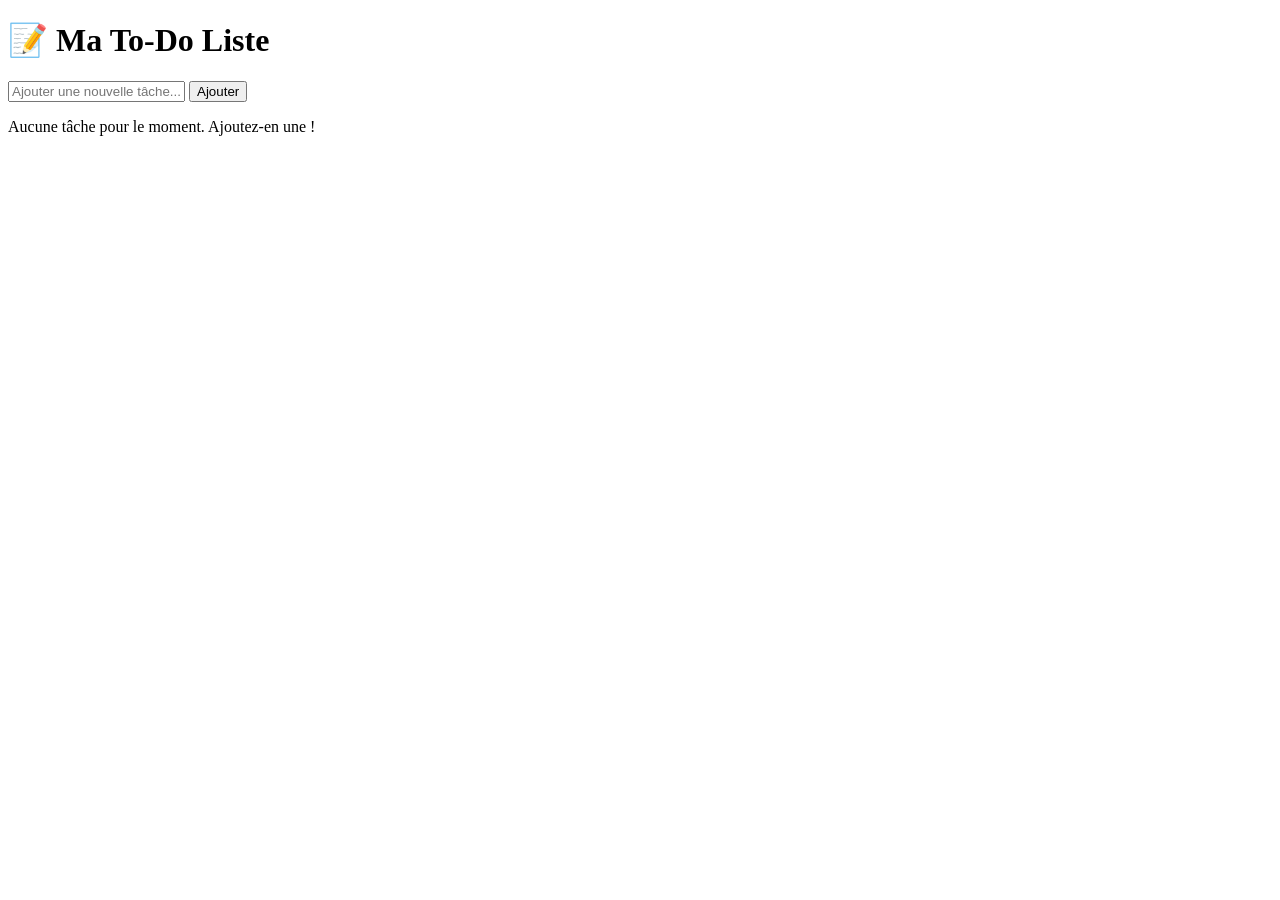
==== taskflow/index.html @ 2c32cfb9 "sprint 1" ====
<!DOCTYPE html>
<html lang="fr">
<head>
    <meta charset="UTF-8">
    <meta name="viewport" content="width=device-width, initial-scale=1.0">
    <title>TaskFlow - Ma To-Do Liste</title>

</head>
<body>

    <div class="container">
        <!-- En-tête de l'application -->
        <header>
            <h1>📝 Ma To-Do Liste</h1>
        </header>

        <!-- Formulaire pour ajouter une tâche (US01) -->
        <form id="task-form">
            <input 
                type="text" 
                id="task-input" 
                placeholder="Ajouter une nouvelle tâche..." 
                required
            >
            <button type="submit" id="add-btn">Ajouter</button>
        </form>

        <!-- Compteur de tâches (US05) -->
        <p id="task-counter"></p>

        <!-- Liste des tâches -->
        <ul id="task-list">
        </ul>

        <!-- Message quand la liste est vide (US05) -->
        <p id="empty-message">Aucune tâche pour le moment. Ajoutez-en une !</p>
    </div>

    <script src="js/app.js"></script>
</body>
</html>
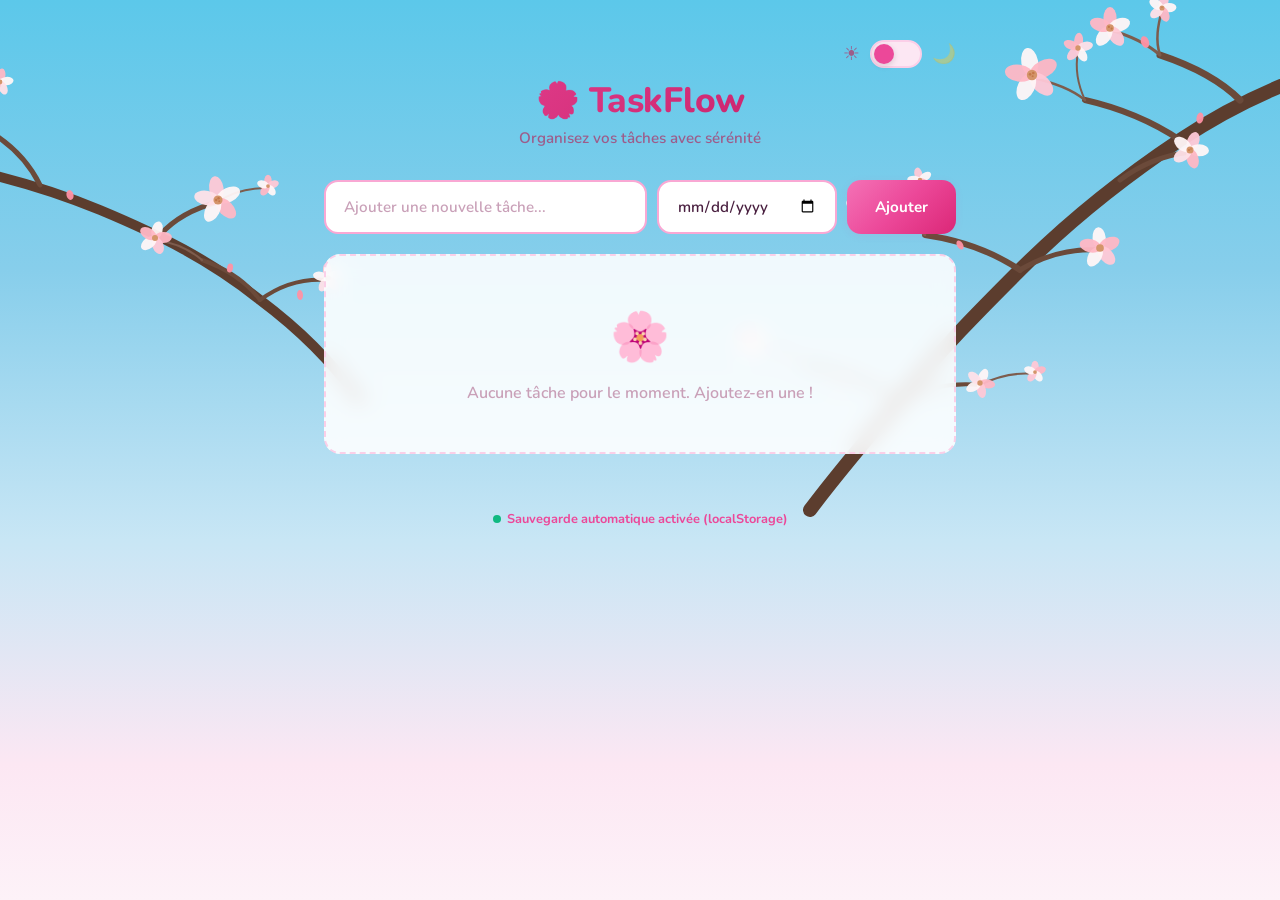
==== commit e650329f: "sprint 2" ====
--- a/taskflow/index.html
+++ b/taskflow/index.html
@@ -3,18 +3,364 @@
 <head>
     <meta charset="UTF-8">
     <meta name="viewport" content="width=device-width, initial-scale=1.0">
-    <title>TaskFlow - Ma To-Do Liste</title>
-
+    <title>TaskFlow - Ma To-Do Liste 🌸</title>
+    <link rel="stylesheet" href="css/style.css">
 </head>
 <body>
 
+    <!-- ===== SCÈNE SAKURA : Branches de cerisier en arrière-plan ===== -->
+    <div class="sakura-scene">
+        <svg xmlns="http://www.w3.org/2000/svg" viewBox="0 0 1440 900" preserveAspectRatio="xMidYMin slice">
+
+            <!-- ===== BRANCHE DROITE (principale) ===== -->
+            <g class="branch-group-right">
+                <!-- Tronc principal -->
+                <path class="branch-main" stroke-width="14"
+                    d="M1440,60 C1380,75 1320,100 1260,140 C1200,180 1150,220 1100,270 C1060,310 1020,350 980,400 C950,435 920,470 890,510"/>
+
+                <!-- Branches secondaires -->
+                <path class="branch-sub" stroke-width="7"
+                    d="M1320,100 C1300,80 1270,65 1240,55"/>
+                <path class="branch-sub" stroke-width="6"
+                    d="M1260,140 C1230,120 1200,108 1165,100"/>
+                <path class="branch-sub" stroke-width="5"
+                    d="M1200,180 C1220,165 1245,155 1270,152"/>
+                <path class="branch-sub" stroke-width="6"
+                    d="M1100,270 C1070,250 1040,240 1005,235"/>
+                <path class="branch-sub" stroke-width="5"
+                    d="M1100,270 C1125,255 1150,248 1180,250"/>
+                <path class="branch-sub" stroke-width="5"
+                    d="M980,400 C950,380 920,370 885,365"/>
+                <path class="branch-sub" stroke-width="4"
+                    d="M980,400 C1005,388 1030,382 1060,385"/>
+
+                <!-- Brindilles -->
+                <path class="branch-twig" stroke-width="3"
+                    d="M1240,55 C1225,42 1208,35 1190,30"/>
+                <path class="branch-twig" stroke-width="2.5"
+                    d="M1240,55 C1235,40 1238,25 1242,10"/>
+                <path class="branch-twig" stroke-width="2.5"
+                    d="M1165,100 C1150,88 1132,82 1112,78"/>
+                <path class="branch-twig" stroke-width="2"
+                    d="M1165,100 C1158,85 1155,68 1158,52"/>
+                <path class="branch-twig" stroke-width="2.5"
+                    d="M1005,235 C988,222 968,216 948,214"/>
+                <path class="branch-twig" stroke-width="2"
+                    d="M1005,235 C998,218 996,200 1000,182"/>
+                <path class="branch-twig" stroke-width="2"
+                    d="M885,365 C870,352 852,346 832,344"/>
+                <path class="branch-twig" stroke-width="2"
+                    d="M1060,385 C1078,376 1095,372 1115,374"/>
+
+                <!-- ===== FLEURS sur branche droite ===== -->
+
+                <!-- Fleur 1 — bout de branche haute -->
+                <g class="flower-group" transform="translate(1190,28) scale(1.1)">
+                    <ellipse class="flower-petal" rx="6" ry="10" transform="rotate(0) translate(0,-9)" fill="var(--flower-pink-1)"/>
+                    <ellipse class="flower-petal" rx="6" ry="10" transform="rotate(72) translate(0,-9)" fill="var(--flower-white)"/>
+                    <ellipse class="flower-petal" rx="6" ry="10" transform="rotate(144) translate(0,-9)" fill="var(--flower-pink-2)"/>
+                    <ellipse class="flower-petal" rx="6" ry="10" transform="rotate(216) translate(0,-9)" fill="var(--flower-white)"/>
+                    <ellipse class="flower-petal" rx="6" ry="10" transform="rotate(288) translate(0,-9)" fill="var(--flower-pink-1)"/>
+                    <circle class="flower-center" r="3.5"/>
+                    <circle class="flower-center-dot" r="1" cx="-1" cy="-1"/>
+                    <circle class="flower-center-dot" r="1" cx="1.5" cy="0.5"/>
+                </g>
+
+                <!-- Fleur 2 -->
+                <g class="flower-group" transform="translate(1242,8) scale(0.85)">
+                    <ellipse class="flower-petal" rx="5.5" ry="9" transform="rotate(15) translate(0,-8)" fill="var(--flower-pink-2)"/>
+                    <ellipse class="flower-petal" rx="5.5" ry="9" transform="rotate(87) translate(0,-8)" fill="var(--flower-white)"/>
+                    <ellipse class="flower-petal" rx="5.5" ry="9" transform="rotate(159) translate(0,-8)" fill="var(--flower-pink-1)"/>
+                    <ellipse class="flower-petal" rx="5.5" ry="9" transform="rotate(231) translate(0,-8)" fill="var(--flower-pink-3)"/>
+                    <ellipse class="flower-petal" rx="5.5" ry="9" transform="rotate(303) translate(0,-8)" fill="var(--flower-white)"/>
+                    <circle class="flower-center" r="3"/>
+                    <circle class="flower-center-dot" r="0.8" cx="0" cy="-1"/>
+                </g>
+
+                <!-- Fleur 3 — grande -->
+                <g class="flower-group" transform="translate(1112,75) scale(1.3)">
+                    <ellipse class="flower-petal" rx="6.5" ry="11" transform="rotate(-10) translate(0,-10)" fill="var(--flower-white)"/>
+                    <ellipse class="flower-petal" rx="6.5" ry="11" transform="rotate(62) translate(0,-10)" fill="var(--flower-pink-1)"/>
+                    <ellipse class="flower-petal" rx="6.5" ry="11" transform="rotate(134) translate(0,-10)" fill="var(--flower-pink-2)"/>
+                    <ellipse class="flower-petal" rx="6.5" ry="11" transform="rotate(206) translate(0,-10)" fill="var(--flower-white)"/>
+                    <ellipse class="flower-petal" rx="6.5" ry="11" transform="rotate(278) translate(0,-10)" fill="var(--flower-pink-1)"/>
+                    <circle class="flower-center" r="4"/>
+                    <circle class="flower-center-dot" r="1" cx="-1.5" cy="-0.5"/>
+                    <circle class="flower-center-dot" r="1" cx="1" cy="-1.5"/>
+                    <circle class="flower-center-dot" r="0.8" cx="0.5" cy="1"/>
+                </g>
+
+                <!-- Fleur 4 -->
+                <g class="flower-group" transform="translate(1158,48) scale(0.9)">
+                    <ellipse class="flower-petal" rx="5" ry="9" transform="rotate(5) translate(0,-8)" fill="var(--flower-pink-1)"/>
+                    <ellipse class="flower-petal" rx="5" ry="9" transform="rotate(77) translate(0,-8)" fill="var(--flower-pink-3)"/>
+                    <ellipse class="flower-petal" rx="5" ry="9" transform="rotate(149) translate(0,-8)" fill="var(--flower-white)"/>
+                    <ellipse class="flower-petal" rx="5" ry="9" transform="rotate(221) translate(0,-8)" fill="var(--flower-pink-2)"/>
+                    <ellipse class="flower-petal" rx="5" ry="9" transform="rotate(293) translate(0,-8)" fill="var(--flower-pink-1)"/>
+                    <circle class="flower-center" r="3"/>
+                </g>
+
+                <!-- Fleur 5 -->
+                <g class="flower-group" transform="translate(1270,150) scale(1.0)">
+                    <ellipse class="flower-petal" rx="6" ry="10" transform="rotate(20) translate(0,-9)" fill="var(--flower-pink-2)"/>
+                    <ellipse class="flower-petal" rx="6" ry="10" transform="rotate(92) translate(0,-9)" fill="var(--flower-white)"/>
+                    <ellipse class="flower-petal" rx="6" ry="10" transform="rotate(164) translate(0,-9)" fill="var(--flower-pink-1)"/>
+                    <ellipse class="flower-petal" rx="6" ry="10" transform="rotate(236) translate(0,-9)" fill="var(--flower-pink-3)"/>
+                    <ellipse class="flower-petal" rx="6" ry="10" transform="rotate(308) translate(0,-9)" fill="var(--flower-white)"/>
+                    <circle class="flower-center" r="3.5"/>
+                    <circle class="flower-center-dot" r="1" cx="-1" cy="0"/>
+                    <circle class="flower-center-dot" r="0.8" cx="1" cy="-1"/>
+                </g>
+
+                <!-- Fleur 6 -->
+                <g class="flower-group" transform="translate(1180,248) scale(1.1)">
+                    <ellipse class="flower-petal" rx="6" ry="10" transform="rotate(-5) translate(0,-9)" fill="var(--flower-white)"/>
+                    <ellipse class="flower-petal" rx="6" ry="10" transform="rotate(67) translate(0,-9)" fill="var(--flower-pink-1)"/>
+                    <ellipse class="flower-petal" rx="6" ry="10" transform="rotate(139) translate(0,-9)" fill="var(--flower-pink-2)"/>
+                    <ellipse class="flower-petal" rx="6" ry="10" transform="rotate(211) translate(0,-9)" fill="var(--flower-white)"/>
+                    <ellipse class="flower-petal" rx="6" ry="10" transform="rotate(283) translate(0,-9)" fill="var(--flower-pink-1)"/>
+                    <circle class="flower-center" r="3.5"/>
+                </g>
+
+                <!-- Fleur 7 -->
+                <g class="flower-group" transform="translate(948,212) scale(1.2)">
+                    <ellipse class="flower-petal" rx="6" ry="10.5" transform="rotate(10) translate(0,-9.5)" fill="var(--flower-pink-1)"/>
+                    <ellipse class="flower-petal" rx="6" ry="10.5" transform="rotate(82) translate(0,-9.5)" fill="var(--flower-white)"/>
+                    <ellipse class="flower-petal" rx="6" ry="10.5" transform="rotate(154) translate(0,-9.5)" fill="var(--flower-pink-3)"/>
+                    <ellipse class="flower-petal" rx="6" ry="10.5" transform="rotate(226) translate(0,-9.5)" fill="var(--flower-pink-2)"/>
+                    <ellipse class="flower-petal" rx="6" ry="10.5" transform="rotate(298) translate(0,-9.5)" fill="var(--flower-white)"/>
+                    <circle class="flower-center" r="3.8"/>
+                    <circle class="flower-center-dot" r="1" cx="-1" cy="-1"/>
+                    <circle class="flower-center-dot" r="1" cx="1.2" cy="0.5"/>
+                </g>
+
+                <!-- Fleur 8 -->
+                <g class="flower-group" transform="translate(1000,180) scale(0.8)">
+                    <ellipse class="flower-petal" rx="5" ry="8.5" transform="rotate(-15) translate(0,-7.5)" fill="var(--flower-pink-2)"/>
+                    <ellipse class="flower-petal" rx="5" ry="8.5" transform="rotate(57) translate(0,-7.5)" fill="var(--flower-white)"/>
+                    <ellipse class="flower-petal" rx="5" ry="8.5" transform="rotate(129) translate(0,-7.5)" fill="var(--flower-pink-1)"/>
+                    <ellipse class="flower-petal" rx="5" ry="8.5" transform="rotate(201) translate(0,-7.5)" fill="var(--flower-pink-3)"/>
+                    <ellipse class="flower-petal" rx="5" ry="8.5" transform="rotate(273) translate(0,-7.5)" fill="var(--flower-white)"/>
+                    <circle class="flower-center" r="2.8"/>
+                </g>
+
+                <!-- Fleur 9 — bas -->
+                <g class="flower-group" transform="translate(832,342) scale(1.0)">
+                    <ellipse class="flower-petal" rx="5.5" ry="9.5" transform="rotate(0) translate(0,-8.5)" fill="var(--flower-pink-1)"/>
+                    <ellipse class="flower-petal" rx="5.5" ry="9.5" transform="rotate(72) translate(0,-8.5)" fill="var(--flower-white)"/>
+                    <ellipse class="flower-petal" rx="5.5" ry="9.5" transform="rotate(144) translate(0,-8.5)" fill="var(--flower-pink-2)"/>
+                    <ellipse class="flower-petal" rx="5.5" ry="9.5" transform="rotate(216) translate(0,-8.5)" fill="var(--flower-white)"/>
+                    <ellipse class="flower-petal" rx="5.5" ry="9.5" transform="rotate(288) translate(0,-8.5)" fill="var(--flower-pink-1)"/>
+                    <circle class="flower-center" r="3.2"/>
+                </g>
+
+                <!-- Fleur 10 -->
+                <g class="flower-group" transform="translate(1060,383) scale(0.9)">
+                    <ellipse class="flower-petal" rx="5" ry="9" transform="rotate(25) translate(0,-8)" fill="var(--flower-white)"/>
+                    <ellipse class="flower-petal" rx="5" ry="9" transform="rotate(97) translate(0,-8)" fill="var(--flower-pink-1)"/>
+                    <ellipse class="flower-petal" rx="5" ry="9" transform="rotate(169) translate(0,-8)" fill="var(--flower-pink-2)"/>
+                    <ellipse class="flower-petal" rx="5" ry="9" transform="rotate(241) translate(0,-8)" fill="var(--flower-white)"/>
+                    <ellipse class="flower-petal" rx="5" ry="9" transform="rotate(313) translate(0,-8)" fill="var(--flower-pink-3)"/>
+                    <circle class="flower-center" r="3"/>
+                </g>
+
+                <!-- Fleur 11 -->
+                <g class="flower-group" transform="translate(1115,372) scale(0.75)">
+                    <ellipse class="flower-petal" rx="5" ry="8" transform="rotate(0) translate(0,-7)" fill="var(--flower-pink-2)"/>
+                    <ellipse class="flower-petal" rx="5" ry="8" transform="rotate(72) translate(0,-7)" fill="var(--flower-pink-1)"/>
+                    <ellipse class="flower-petal" rx="5" ry="8" transform="rotate(144) translate(0,-7)" fill="var(--flower-white)"/>
+                    <ellipse class="flower-petal" rx="5" ry="8" transform="rotate(216) translate(0,-7)" fill="var(--flower-pink-2)"/>
+                    <ellipse class="flower-petal" rx="5" ry="8" transform="rotate(288) translate(0,-7)" fill="var(--flower-white)"/>
+                    <circle class="flower-center" r="2.5"/>
+                </g>
+
+                <!-- Boutons de fleur (bourgeons) -->
+                <ellipse class="bud" cx="1225" cy="42" rx="4" ry="6" transform="rotate(-20, 1225, 42)"/>
+                <ellipse class="bud" cx="1280" cy="118" rx="3.5" ry="5.5" transform="rotate(10, 1280, 118)"/>
+                <ellipse class="bud" cx="1040" cy="245" rx="3" ry="5" transform="rotate(-30, 1040, 245)"/>
+                <ellipse class="bud" cx="920" cy="385" rx="3.5" ry="5" transform="rotate(15, 920, 385)"/>
+                <ellipse class="bud" cx="870" cy="355" rx="3" ry="4.5" transform="rotate(-10, 870, 355)"/>
+            </g>
+
+            <!-- ===== BRANCHE GAUCHE (plus petite) ===== -->
+            <g class="branch-group-left">
+                <!-- Tronc -->
+                <path class="branch-main" stroke-width="10"
+                    d="M0,160 C60,170 120,185 180,210 C240,235 290,260 340,300 C380,330 410,360 440,400"/>
+
+                <!-- Branches secondaires -->
+                <path class="branch-sub" stroke-width="5"
+                    d="M120,185 C110,165 95,148 75,135"/>
+                <path class="branch-sub" stroke-width="5"
+                    d="M240,235 C255,218 275,208 298,202"/>
+                <path class="branch-sub" stroke-width="4"
+                    d="M340,300 C325,280 305,268 282,260"/>
+                <path class="branch-sub" stroke-width="4"
+                    d="M340,300 C360,285 382,278 408,280"/>
+
+                <!-- Brindilles -->
+                <path class="branch-twig" stroke-width="2.5"
+                    d="M75,135 C62,120 48,112 30,108"/>
+                <path class="branch-twig" stroke-width="2"
+                    d="M75,135 C72,118 74,100 80,85"/>
+                <path class="branch-twig" stroke-width="2"
+                    d="M298,202 C312,192 328,188 348,188"/>
+                <path class="branch-twig" stroke-width="2"
+                    d="M282,260 C268,248 252,242 235,240"/>
+
+                <!-- Fleurs sur branche gauche -->
+
+                <!-- Fleur G1 -->
+                <g class="flower-group" transform="translate(30,106) scale(1.0)">
+                    <ellipse class="flower-petal" rx="5.5" ry="9.5" transform="rotate(0) translate(0,-8.5)" fill="var(--flower-white)"/>
+                    <ellipse class="flower-petal" rx="5.5" ry="9.5" transform="rotate(72) translate(0,-8.5)" fill="var(--flower-pink-1)"/>
+                    <ellipse class="flower-petal" rx="5.5" ry="9.5" transform="rotate(144) translate(0,-8.5)" fill="var(--flower-pink-2)"/>
+                    <ellipse class="flower-petal" rx="5.5" ry="9.5" transform="rotate(216) translate(0,-8.5)" fill="var(--flower-white)"/>
+                    <ellipse class="flower-petal" rx="5.5" ry="9.5" transform="rotate(288) translate(0,-8.5)" fill="var(--flower-pink-1)"/>
+                    <circle class="flower-center" r="3.2"/>
+                    <circle class="flower-center-dot" r="0.9" cx="-1" cy="-0.5"/>
+                    <circle class="flower-center-dot" r="0.9" cx="1" cy="0.5"/>
+                </g>
+
+                <!-- Fleur G2 -->
+                <g class="flower-group" transform="translate(80,82) scale(0.85)">
+                    <ellipse class="flower-petal" rx="5" ry="8.5" transform="rotate(10) translate(0,-7.5)" fill="var(--flower-pink-1)"/>
+                    <ellipse class="flower-petal" rx="5" ry="8.5" transform="rotate(82) translate(0,-7.5)" fill="var(--flower-white)"/>
+                    <ellipse class="flower-petal" rx="5" ry="8.5" transform="rotate(154) translate(0,-7.5)" fill="var(--flower-pink-3)"/>
+                    <ellipse class="flower-petal" rx="5" ry="8.5" transform="rotate(226) translate(0,-7.5)" fill="var(--flower-pink-2)"/>
+                    <ellipse class="flower-petal" rx="5" ry="8.5" transform="rotate(298) translate(0,-7.5)" fill="var(--flower-white)"/>
+                    <circle class="flower-center" r="2.8"/>
+                </g>
+
+                <!-- Fleur G3 — grande -->
+                <g class="flower-group" transform="translate(298,200) scale(1.2)">
+                    <ellipse class="flower-petal" rx="6" ry="10.5" transform="rotate(-8) translate(0,-9.5)" fill="var(--flower-pink-2)"/>
+                    <ellipse class="flower-petal" rx="6" ry="10.5" transform="rotate(64) translate(0,-9.5)" fill="var(--flower-white)"/>
+                    <ellipse class="flower-petal" rx="6" ry="10.5" transform="rotate(136) translate(0,-9.5)" fill="var(--flower-pink-1)"/>
+                    <ellipse class="flower-petal" rx="6" ry="10.5" transform="rotate(208) translate(0,-9.5)" fill="var(--flower-white)"/>
+                    <ellipse class="flower-petal" rx="6" ry="10.5" transform="rotate(280) translate(0,-9.5)" fill="var(--flower-pink-3)"/>
+                    <circle class="flower-center" r="3.8"/>
+                    <circle class="flower-center-dot" r="1" cx="-1.5" cy="0"/>
+                    <circle class="flower-center-dot" r="1" cx="0.5" cy="-1.5"/>
+                    <circle class="flower-center-dot" r="0.8" cx="1" cy="1"/>
+                </g>
+
+                <!-- Fleur G4 -->
+                <g class="flower-group" transform="translate(348,186) scale(0.75)">
+                    <ellipse class="flower-petal" rx="5" ry="8" transform="rotate(0) translate(0,-7)" fill="var(--flower-pink-1)"/>
+                    <ellipse class="flower-petal" rx="5" ry="8" transform="rotate(72) translate(0,-7)" fill="var(--flower-pink-2)"/>
+                    <ellipse class="flower-petal" rx="5" ry="8" transform="rotate(144) translate(0,-7)" fill="var(--flower-white)"/>
+                    <ellipse class="flower-petal" rx="5" ry="8" transform="rotate(216) translate(0,-7)" fill="var(--flower-pink-1)"/>
+                    <ellipse class="flower-petal" rx="5" ry="8" transform="rotate(288) translate(0,-7)" fill="var(--flower-white)"/>
+                    <circle class="flower-center" r="2.5"/>
+                </g>
+
+                <!-- Fleur G5 -->
+                <g class="flower-group" transform="translate(235,238) scale(1.0)">
+                    <ellipse class="flower-petal" rx="5.5" ry="9" transform="rotate(15) translate(0,-8)" fill="var(--flower-white)"/>
+                    <ellipse class="flower-petal" rx="5.5" ry="9" transform="rotate(87) translate(0,-8)" fill="var(--flower-pink-1)"/>
+                    <ellipse class="flower-petal" rx="5.5" ry="9" transform="rotate(159) translate(0,-8)" fill="var(--flower-pink-2)"/>
+                    <ellipse class="flower-petal" rx="5.5" ry="9" transform="rotate(231) translate(0,-8)" fill="var(--flower-white)"/>
+                    <ellipse class="flower-petal" rx="5.5" ry="9" transform="rotate(303) translate(0,-8)" fill="var(--flower-pink-1)"/>
+                    <circle class="flower-center" r="3"/>
+                </g>
+
+                <!-- Fleur G6 -->
+                <g class="flower-group" transform="translate(408,278) scale(0.9)">
+                    <ellipse class="flower-petal" rx="5" ry="9" transform="rotate(-5) translate(0,-8)" fill="var(--flower-pink-2)"/>
+                    <ellipse class="flower-petal" rx="5" ry="9" transform="rotate(67) translate(0,-8)" fill="var(--flower-white)"/>
+                    <ellipse class="flower-petal" rx="5" ry="9" transform="rotate(139) translate(0,-8)" fill="var(--flower-pink-1)"/>
+                    <ellipse class="flower-petal" rx="5" ry="9" transform="rotate(211) translate(0,-8)" fill="var(--flower-pink-3)"/>
+                    <ellipse class="flower-petal" rx="5" ry="9" transform="rotate(283) translate(0,-8)" fill="var(--flower-white)"/>
+                    <circle class="flower-center" r="3"/>
+                </g>
+
+                <!-- Bourgeons branche gauche -->
+                <ellipse class="bud" cx="60" cy="125" rx="3" ry="5" transform="rotate(20, 60, 125)"/>
+                <ellipse class="bud" cx="150" cy="195" rx="3.5" ry="5" transform="rotate(-15, 150, 195)"/>
+                <ellipse class="bud" cx="310" cy="268" rx="3" ry="4.5" transform="rotate(10, 310, 268)"/>
+                <ellipse class="bud" cx="380" cy="295" rx="3" ry="5" transform="rotate(-5, 380, 295)"/>
+            </g>
+
+        </svg>
+    </div>
+
+    <!-- ===== PÉTALES QUI TOMBENT ===== -->
+    <div class="falling-petals">
+        <!-- Pétales individuels — 25 pétales avec 3 variantes d'animation et 4 tailles -->
+        <div class="petal fall-1 size-md"><div class="petal-shape"></div></div>
+        <div class="petal fall-2 size-lg"><div class="petal-shape"></div></div>
+        <div class="petal fall-3 size-sm"><div class="petal-shape"></div></div>
+        <div class="petal fall-1 size-xl"><div class="petal-shape"></div></div>
+        <div class="petal fall-2 size-md"><div class="petal-shape"></div></div>
+        <div class="petal fall-3 size-lg"><div class="petal-shape"></div></div>
+        <div class="petal fall-1 size-sm"><div class="petal-shape"></div></div>
+        <div class="petal fall-2 size-md"><div class="petal-shape"></div></div>
+        <div class="petal fall-3 size-xl"><div class="petal-shape"></div></div>
+        <div class="petal fall-1 size-lg"><div class="petal-shape"></div></div>
+        <div class="petal fall-2 size-sm"><div class="petal-shape"></div></div>
+        <div class="petal fall-3 size-md"><div class="petal-shape"></div></div>
+        <div class="petal fall-1 size-md"><div class="petal-shape"></div></div>
+        <div class="petal fall-2 size-lg"><div class="petal-shape"></div></div>
+        <div class="petal fall-3 size-sm"><div class="petal-shape"></div></div>
+        <div class="petal fall-1 size-xl"><div class="petal-shape"></div></div>
+        <div class="petal fall-2 size-md"><div class="petal-shape"></div></div>
+        <div class="petal fall-3 size-lg"><div class="petal-shape"></div></div>
+        <div class="petal fall-1 size-sm"><div class="petal-shape"></div></div>
+        <div class="petal fall-2 size-xl"><div class="petal-shape"></div></div>
+        <div class="petal fall-3 size-md"><div class="petal-shape"></div></div>
+        <div class="petal fall-1 size-lg"><div class="petal-shape"></div></div>
+        <div class="petal fall-2 size-sm"><div class="petal-shape"></div></div>
+        <div class="petal fall-3 size-md"><div class="petal-shape"></div></div>
+        <div class="petal fall-1 size-lg"><div class="petal-shape"></div></div>
+
+        <!-- Fleurs complètes qui tombent (3 fleurs) -->
+        <div class="petal-flower fall-flower">
+            <div class="mini-petal"></div>
+            <div class="mini-petal"></div>
+            <div class="mini-petal"></div>
+            <div class="mini-petal"></div>
+            <div class="mini-petal"></div>
+            <div class="flower-dot"></div>
+        </div>
+        <div class="petal-flower fall-flower">
+            <div class="mini-petal"></div>
+            <div class="mini-petal"></div>
+            <div class="mini-petal"></div>
+            <div class="mini-petal"></div>
+            <div class="mini-petal"></div>
+            <div class="flower-dot"></div>
+        </div>
+        <div class="petal-flower fall-flower">
+            <div class="mini-petal"></div>
+            <div class="mini-petal"></div>
+            <div class="mini-petal"></div>
+            <div class="mini-petal"></div>
+            <div class="mini-petal"></div>
+            <div class="flower-dot"></div>
+        </div>
+    </div>
+
+    <!-- ===== APPLICATION ===== -->
     <div class="container">
         <!-- En-tête de l'application -->
         <header>
-            <h1>📝 Ma To-Do Liste</h1>
+            <!-- Barre avec toggle thème (US13) -->
+            <div class="header-bar">
+                <div></div>
+                <div class="theme-toggle" id="theme-toggle" title="Changer le thème">
+                    <span class="toggle-icon" id="theme-icon">☀️</span>
+                    <div class="toggle-track">
+                        <div class="toggle-knob"></div>
+                    </div>
+                    <span class="toggle-icon" id="theme-icon-moon">🌙</span>
+                </div>
+            </div>
+            <h1>🌸 TaskFlow</h1>
+            <p class="subtitle">Organisez vos tâches avec sérénité</p>
         </header>
 
-        <!-- Formulaire pour ajouter une tâche (US01) -->
+        <!-- Formulaire pour ajouter une tâche (US01 + US06 date limite) -->
         <form id="task-form">
             <input 
                 type="text" 
@@ -22,8 +368,31 @@
                 placeholder="Ajouter une nouvelle tâche..." 
                 required
             >
+            <input 
+                type="date" 
+                id="task-deadline" 
+                title="Date limite (optionnel)"
+            >
             <button type="submit" id="add-btn">Ajouter</button>
         </form>
+
+        <!-- Section de progression (US15) -->
+        <div class="progress-section" id="progress-section" style="display: none;">
+            <div class="progress-header">
+                <h3>📊 Progression</h3>
+                <div class="progress-stats">
+                    <span>Terminées : <span class="stat-value" id="completed-count">0</span></span>
+                    <span>Restantes : <span class="stat-value" id="remaining-count">0</span></span>
+                </div>
+            </div>
+            <div class="progress-bar">
+                <div class="progress-fill" id="progress-fill" style="width: 0%;"></div>
+            </div>
+            <div class="progress-percentage" id="progress-percentage">0 %</div>
+        </div>
+
+        <!-- Rappels de deadline (US14) -->
+        <div class="reminders-section" id="reminders-section"></div>
 
         <!-- Compteur de tâches (US05) -->
         <p id="task-counter"></p>
@@ -34,7 +403,18 @@
 
         <!-- Message quand la liste est vide (US05) -->
         <p id="empty-message">Aucune tâche pour le moment. Ajoutez-en une !</p>
+
+        <!-- Footer avec indicateur de sauvegarde -->
+        <div class="footer">
+            <div class="save-indicator">
+                <span class="dot"></span>
+                Sauvegarde automatique activée (localStorage)
+            </div>
+        </div>
     </div>
+
+    <!-- Toast notification -->
+    <div class="toast" id="toast"></div>
 
     <script src="js/app.js"></script>
 </body>
--- a/taskflow/css/style.css
+++ b/taskflow/css/style.css
@@ -0,0 +1,1168 @@
+/* ============================================================
+   🌸 TASKFLOW — THÈME SAKURA (Cerisier du Japon)
+   Fond avec branches de cerisier + pétales qui tombent
+   US13 : Thème clair / sombre
+   ============================================================ */
+
+/* ===== GOOGLE FONTS ===== */
+@import url('https://fonts.googleapis.com/css2?family=Nunito:wght@400;600;700;800&display=swap');
+
+/* ===== VARIABLES — THÈME CLAIR (défaut) ===== */
+:root {
+    /* Couleurs Sakura */
+    --sakura-100: #fdf2f8;
+    --sakura-200: #fce7f3;
+    --sakura-300: #fbcfe8;
+    --sakura-400: #f9a8d4;
+    --sakura-500: #ec4899;
+    --sakura-600: #db2777;
+    --sakura-700: #be185d;
+
+    /* Ciel (bleu comme la photo) */
+    --sky-top: #5cc8ea;
+    --sky-mid: #87ceeb;
+    --sky-bottom: #c8e6f5;
+
+    /* Fond & surfaces */
+    --bg-body: linear-gradient(180deg, var(--sky-top) 0%, var(--sky-mid) 30%, var(--sky-bottom) 60%, #fce7f3 85%, #fdf2f8 100%);
+    --bg-container: rgba(255, 255, 255, 0.88);
+    --bg-card: #ffffff;
+    --bg-input: #ffffff;
+    --bg-input-focus: #fff5f7;
+
+    /* Texte */
+    --text-primary: #4a2040;
+    --text-secondary: #9d5c8a;
+    --text-muted: #c9a0b8;
+    --text-on-accent: #ffffff;
+
+    /* Bordures & ombres */
+    --border-color: #fbcfe8;
+    --border-input: #f9a8d4;
+    --shadow-sm: 0 2px 8px rgba(236, 72, 153, 0.08);
+    --shadow-md: 0 4px 20px rgba(236, 72, 153, 0.12);
+    --shadow-lg: 0 8px 40px rgba(236, 72, 153, 0.16);
+    --shadow-glow: 0 0 20px rgba(236, 72, 153, 0.2);
+
+    /* Boutons */
+    --btn-primary-bg: linear-gradient(135deg, #f472b6, #ec4899, #db2777);
+    --btn-primary-hover: linear-gradient(135deg, #ec4899, #db2777, #be185d);
+    --btn-edit-bg: linear-gradient(135deg, #a78bfa, #8b5cf6);
+    --btn-edit-hover: linear-gradient(135deg, #8b5cf6, #7c3aed);
+    --btn-delete-bg: linear-gradient(135deg, #fb7185, #f43f5e);
+    --btn-delete-hover: linear-gradient(135deg, #f43f5e, #e11d48);
+    --btn-save-bg: linear-gradient(135deg, #34d399, #10b981);
+    --btn-save-hover: linear-gradient(135deg, #10b981, #059669);
+    --btn-cancel-bg: linear-gradient(135deg, #94a3b8, #64748b);
+
+    /* Progression */
+    --progress-bg: #fce7f3;
+    --progress-fill: linear-gradient(90deg, #f9a8d4, #ec4899, #db2777);
+
+    /* Checkbox */
+    --checkbox-border: #f9a8d4;
+    --checkbox-checked: #ec4899;
+
+    /* Rappels */
+    --reminder-bg: #fffbeb;
+    --reminder-border: #f59e0b;
+    --reminder-text: #92400e;
+    --reminder-urgent-bg: #fef2f2;
+    --reminder-urgent-border: #ef4444;
+    --reminder-urgent-text: #991b1b;
+
+    /* Toggle thème */
+    --toggle-bg: #fce7f3;
+    --toggle-knob: #ec4899;
+
+    /* Animations */
+    --transition-speed: 0.3s;
+
+    /* Branches SVG */
+    --branch-main: #5C3D2E;
+    --branch-sub: #6B4A3A;
+    --branch-twig: #7D5C4D;
+    --flower-pink-1: #FFB7C5;
+    --flower-pink-2: #FFC8D6;
+    --flower-pink-3: #FFE0E8;
+    --flower-white: #FFF5F7;
+    --flower-center: #D4956A;
+    --flower-center-dot: #C4784A;
+    --flower-opacity: 0.95;
+    --bud-color: #FF91A4;
+
+    /* Pétales tombantes */
+    --petal-1: rgba(255, 183, 197, 0.9);
+    --petal-2: rgba(255, 200, 214, 0.85);
+    --petal-3: rgba(255, 224, 232, 0.8);
+    --petal-4: rgba(255, 245, 247, 0.85);
+    --petal-gradient-1: radial-gradient(ellipse at 30% 30%, #fff 0%, #ffb7c5 60%, #ff91a4 100%);
+    --petal-gradient-2: radial-gradient(ellipse at 40% 20%, #fff 0%, #ffc8d6 50%, #ffb7c5 100%);
+    --petal-gradient-3: radial-gradient(ellipse at 30% 40%, #fff8f9 0%, #ffe0e8 60%, #ffc8d6 100%);
+}
+
+/* ===== VARIABLES — THÈME SOMBRE ===== */
+[data-theme="dark"] {
+    --sky-top: #0a0a1a;
+    --sky-mid: #121230;
+    --sky-bottom: #1a1035;
+
+    --bg-body: linear-gradient(180deg, var(--sky-top) 0%, var(--sky-mid) 30%, var(--sky-bottom) 60%, #2d1326 85%, #1a0a14 100%);
+    --bg-container: rgba(45, 19, 38, 0.92);
+    --bg-card: #3b1a30;
+    --bg-input: #2d1326;
+    --bg-input-focus: #3b1a30;
+
+    --text-primary: #fce7f3;
+    --text-secondary: #f9a8d4;
+    --text-muted: #9d5c8a;
+    --text-on-accent: #ffffff;
+
+    --border-color: #5c2d4a;
+    --border-input: #7c3a60;
+    --shadow-sm: 0 2px 8px rgba(0, 0, 0, 0.3);
+    --shadow-md: 0 4px 20px rgba(0, 0, 0, 0.4);
+    --shadow-lg: 0 8px 40px rgba(0, 0, 0, 0.5);
+    --shadow-glow: 0 0 20px rgba(236, 72, 153, 0.3);
+
+    --btn-primary-bg: linear-gradient(135deg, #db2777, #be185d, #9d174d);
+    --btn-primary-hover: linear-gradient(135deg, #ec4899, #db2777, #be185d);
+    --btn-edit-bg: linear-gradient(135deg, #7c3aed, #6d28d9);
+    --btn-edit-hover: linear-gradient(135deg, #8b5cf6, #7c3aed);
+    --btn-delete-bg: linear-gradient(135deg, #e11d48, #be123c);
+    --btn-delete-hover: linear-gradient(135deg, #f43f5e, #e11d48);
+    --btn-save-bg: linear-gradient(135deg, #059669, #047857);
+    --btn-save-hover: linear-gradient(135deg, #10b981, #059669);
+    --btn-cancel-bg: linear-gradient(135deg, #475569, #334155);
+
+    --progress-bg: #3b1a30;
+    --progress-fill: linear-gradient(90deg, #db2777, #ec4899, #f472b6);
+
+    --checkbox-border: #7c3a60;
+    --checkbox-checked: #ec4899;
+
+    --reminder-bg: #451a03;
+    --reminder-border: #d97706;
+    --reminder-text: #fbbf24;
+    --reminder-urgent-bg: #450a0a;
+    --reminder-urgent-border: #dc2626;
+    --reminder-urgent-text: #fca5a5;
+
+    --toggle-bg: #5c2d4a;
+    --toggle-knob: #f472b6;
+
+    /* Branches en mode sombre — clair de lune */
+    --branch-main: #8B7065;
+    --branch-sub: #9A8075;
+    --branch-twig: #A89088;
+    --flower-pink-1: #c77d94;
+    --flower-pink-2: #d48fa3;
+    --flower-pink-3: #e0a5b5;
+    --flower-white: #e8c0cc;
+    --flower-center: #b8845e;
+    --flower-center-dot: #a06e48;
+    --flower-opacity: 0.7;
+    --bud-color: #a8606e;
+
+    /* Pétales tombantes — mode nuit */
+    --petal-1: rgba(199, 125, 148, 0.7);
+    --petal-2: rgba(212, 143, 163, 0.65);
+    --petal-3: rgba(224, 165, 181, 0.6);
+    --petal-4: rgba(232, 192, 204, 0.65);
+    --petal-gradient-1: radial-gradient(ellipse at 30% 30%, #e8c0cc 0%, #c77d94 60%, #a8606e 100%);
+    --petal-gradient-2: radial-gradient(ellipse at 40% 20%, #e0a5b5 0%, #d48fa3 50%, #c77d94 100%);
+    --petal-gradient-3: radial-gradient(ellipse at 30% 40%, #e8c0cc 0%, #e0a5b5 60%, #d48fa3 100%);
+}
+
+/* ===== RESET & BASE ===== */
+*,
+*::before,
+*::after {
+    margin: 0;
+    padding: 0;
+    box-sizing: border-box;
+}
+
+html {
+    font-size: 16px;
+    scroll-behavior: smooth;
+}
+
+body {
+    font-family: 'Nunito', 'Segoe UI', system-ui, sans-serif;
+    background: var(--bg-body);
+    color: var(--text-primary);
+    min-height: 100vh;
+    transition: background 0.6s ease, color var(--transition-speed) ease;
+    overflow-x: hidden;
+    position: relative;
+}
+
+/* ===== BRANCHES DE CERISIER (SVG fond) ===== */
+.sakura-scene {
+    position: fixed;
+    top: 0;
+    left: 0;
+    width: 100%;
+    height: 100%;
+    pointer-events: none;
+    z-index: 0;
+    overflow: hidden;
+}
+
+.sakura-scene svg {
+    width: 100%;
+    height: 100%;
+}
+
+.sakura-scene .branch-main {
+    stroke: var(--branch-main);
+    fill: none;
+    stroke-linecap: round;
+    stroke-linejoin: round;
+    transition: stroke 0.6s ease;
+}
+
+.sakura-scene .branch-sub {
+    stroke: var(--branch-sub);
+    fill: none;
+    stroke-linecap: round;
+    stroke-linejoin: round;
+    transition: stroke 0.6s ease;
+}
+
+.sakura-scene .branch-twig {
+    stroke: var(--branch-twig);
+    fill: none;
+    stroke-linecap: round;
+    stroke-linejoin: round;
+    transition: stroke 0.6s ease;
+}
+
+/* Fleurs SVG sur les branches */
+.sakura-scene .flower-petal {
+    transition: fill 0.6s ease, opacity 0.6s ease;
+    opacity: var(--flower-opacity);
+}
+
+.sakura-scene .flower-center {
+    fill: var(--flower-center);
+    transition: fill 0.6s ease;
+}
+
+.sakura-scene .flower-center-dot {
+    fill: var(--flower-center-dot);
+    transition: fill 0.6s ease;
+}
+
+.sakura-scene .bud {
+    fill: var(--bud-color);
+    transition: fill 0.6s ease;
+    opacity: var(--flower-opacity);
+}
+
+/* Animation subtile de balancement des branches */
+.sakura-scene .branch-group-right {
+    transform-origin: 100% 0%;
+    animation: branchSway 8s ease-in-out infinite;
+}
+
+.sakura-scene .branch-group-left {
+    transform-origin: 0% 0%;
+    animation: branchSway 10s ease-in-out infinite reverse;
+}
+
+@keyframes branchSway {
+    0%, 100% { transform: rotate(0deg); }
+    50% { transform: rotate(0.5deg); }
+}
+
+/* Fleurs qui tremblent légèrement */
+.sakura-scene .flower-group {
+    animation: flowerTremble 3s ease-in-out infinite;
+}
+
+.sakura-scene .flower-group:nth-child(even) {
+    animation-delay: -1.5s;
+    animation-duration: 3.5s;
+}
+
+@keyframes flowerTremble {
+    0%, 100% { transform: translate(0, 0) rotate(0deg); }
+    25% { transform: translate(0.5px, -0.5px) rotate(0.5deg); }
+    75% { transform: translate(-0.5px, 0.5px) rotate(-0.5deg); }
+}
+
+/* ===== PÉTALES DE CERISIER QUI TOMBENT ===== */
+.falling-petals {
+    position: fixed;
+    top: 0;
+    left: 0;
+    width: 100%;
+    height: 100%;
+    pointer-events: none;
+    z-index: 1;
+    overflow: hidden;
+    perspective: 1000px;
+}
+
+/* Forme de pétale réaliste */
+.petal {
+    position: absolute;
+    top: -30px;
+    opacity: 0;
+    transform-style: preserve-3d;
+}
+
+/* Pétale individuel — forme ovale avec pointe */
+.petal-shape {
+    border-radius: 80% 0 55% 50% / 55% 0 80% 50%;
+    box-shadow: inset 0 -2px 4px rgba(255, 145, 164, 0.3),
+                0 1px 3px rgba(0, 0, 0, 0.05);
+    position: relative;
+}
+
+/* Nervure centrale du pétale */
+.petal-shape::after {
+    content: '';
+    position: absolute;
+    top: 30%;
+    left: 45%;
+    width: 1px;
+    height: 45%;
+    background: rgba(255, 145, 164, 0.25);
+    border-radius: 1px;
+    transform: rotate(-5deg);
+}
+
+/* Variantes de taille et couleur */
+.petal.size-sm .petal-shape { width: 10px; height: 13px; background: var(--petal-gradient-3); }
+.petal.size-md .petal-shape { width: 14px; height: 18px; background: var(--petal-gradient-1); }
+.petal.size-lg .petal-shape { width: 18px; height: 22px; background: var(--petal-gradient-2); }
+.petal.size-xl .petal-shape { width: 22px; height: 26px; background: var(--petal-gradient-1); }
+
+/* Fleur complète qui tombe (5 pétales) */
+.petal-flower {
+    position: absolute;
+    top: -40px;
+    opacity: 0;
+    transform-style: preserve-3d;
+}
+
+.petal-flower .mini-petal {
+    position: absolute;
+    width: 10px;
+    height: 13px;
+    border-radius: 80% 0 55% 50% / 55% 0 80% 50%;
+    transform-origin: 50% 100%;
+}
+
+.petal-flower .mini-petal:nth-child(1) { background: var(--petal-1); transform: rotate(0deg) translateY(-7px); }
+.petal-flower .mini-petal:nth-child(2) { background: var(--petal-2); transform: rotate(72deg) translateY(-7px); }
+.petal-flower .mini-petal:nth-child(3) { background: var(--petal-3); transform: rotate(144deg) translateY(-7px); }
+.petal-flower .mini-petal:nth-child(4) { background: var(--petal-2); transform: rotate(216deg) translateY(-7px); }
+.petal-flower .mini-petal:nth-child(5) { background: var(--petal-1); transform: rotate(288deg) translateY(-7px); }
+
+.petal-flower .flower-dot {
+    position: absolute;
+    width: 5px;
+    height: 5px;
+    background: var(--flower-center);
+    border-radius: 50%;
+    top: 50%;
+    left: 50%;
+    transform: translate(-50%, -50%);
+}
+
+/* ===== ANIMATIONS DE CHUTE — 3 variantes ===== */
+
+/* Variante 1 : chute douce avec balancement */
+.petal.fall-1 { animation: petalFall1 linear infinite; }
+@keyframes petalFall1 {
+    0% {
+        transform: translateY(-20px) translateX(0px) rotateX(0deg) rotateZ(0deg);
+        opacity: 0;
+    }
+    8% { opacity: 1; }
+    20% { transform: translateY(18vh) translateX(40px) rotateX(60deg) rotateZ(45deg); }
+    40% { transform: translateY(38vh) translateX(-15px) rotateX(150deg) rotateZ(120deg); }
+    60% { transform: translateY(58vh) translateX(50px) rotateX(240deg) rotateZ(200deg); }
+    80% { transform: translateY(78vh) translateX(10px) rotateX(310deg) rotateZ(300deg); }
+    92% { opacity: 0.8; }
+    100% {
+        transform: translateY(105vh) translateX(35px) rotateX(360deg) rotateZ(360deg);
+        opacity: 0;
+    }
+}
+
+/* Variante 2 : chute avec virevoltement */
+.petal.fall-2 { animation: petalFall2 linear infinite; }
+@keyframes petalFall2 {
+    0% {
+        transform: translateY(-20px) translateX(0px) rotateY(0deg) rotateZ(0deg);
+        opacity: 0;
+    }
+    8% { opacity: 1; }
+    15% { transform: translateY(12vh) translateX(-30px) rotateY(90deg) rotateZ(30deg); }
+    30% { transform: translateY(28vh) translateX(25px) rotateY(180deg) rotateZ(90deg); }
+    50% { transform: translateY(48vh) translateX(-40px) rotateY(300deg) rotateZ(180deg); }
+    70% { transform: translateY(68vh) translateX(35px) rotateY(420deg) rotateZ(250deg); }
+    92% { opacity: 0.7; }
+    100% {
+        transform: translateY(105vh) translateX(-15px) rotateY(540deg) rotateZ(340deg);
+        opacity: 0;
+    }
+}
+
+/* Variante 3 : chute lente et planante */
+.petal.fall-3 { animation: petalFall3 linear infinite; }
+@keyframes petalFall3 {
+    0% {
+        transform: translateY(-20px) translateX(0px) rotateX(0deg) rotateY(0deg) rotateZ(0deg);
+        opacity: 0;
+    }
+    6% { opacity: 0.9; }
+    25% { transform: translateY(22vh) translateX(60px) rotateX(45deg) rotateY(30deg) rotateZ(60deg); }
+    50% { transform: translateY(48vh) translateX(20px) rotateX(120deg) rotateY(90deg) rotateZ(150deg); }
+    75% { transform: translateY(72vh) translateX(70px) rotateX(200deg) rotateY(160deg) rotateZ(240deg); }
+    94% { opacity: 0.6; }
+    100% {
+        transform: translateY(105vh) translateX(45px) rotateX(280deg) rotateY(200deg) rotateZ(320deg);
+        opacity: 0;
+    }
+}
+
+/* Fleur complète qui tombe */
+.petal-flower.fall-flower { animation: flowerFall linear infinite; }
+@keyframes flowerFall {
+    0% {
+        transform: translateY(-30px) translateX(0px) rotate(0deg);
+        opacity: 0;
+    }
+    6% { opacity: 0.8; }
+    25% { transform: translateY(22vh) translateX(30px) rotate(90deg); }
+    50% { transform: translateY(48vh) translateX(-20px) rotate(200deg); }
+    75% { transform: translateY(72vh) translateX(40px) rotate(310deg); }
+    94% { opacity: 0.5; }
+    100% {
+        transform: translateY(105vh) translateX(15px) rotate(400deg);
+        opacity: 0;
+    }
+}
+
+/* === Positionnement et timing de chaque pétale === */
+.petal:nth-child(1)  { left: 5%;  animation-duration: 14s; animation-delay: 0s; }
+.petal:nth-child(2)  { left: 12%; animation-duration: 16s; animation-delay: 2s; }
+.petal:nth-child(3)  { left: 18%; animation-duration: 12s; animation-delay: 4s; }
+.petal:nth-child(4)  { left: 25%; animation-duration: 18s; animation-delay: 1s; }
+.petal:nth-child(5)  { left: 32%; animation-duration: 15s; animation-delay: 5s; }
+.petal:nth-child(6)  { left: 38%; animation-duration: 13s; animation-delay: 3s; }
+.petal:nth-child(7)  { left: 44%; animation-duration: 17s; animation-delay: 7s; }
+.petal:nth-child(8)  { left: 50%; animation-duration: 14s; animation-delay: 0.5s; }
+.petal:nth-child(9)  { left: 56%; animation-duration: 16s; animation-delay: 6s; }
+.petal:nth-child(10) { left: 62%; animation-duration: 12s; animation-delay: 2.5s; }
+.petal:nth-child(11) { left: 68%; animation-duration: 19s; animation-delay: 4.5s; }
+.petal:nth-child(12) { left: 74%; animation-duration: 13s; animation-delay: 1.5s; }
+.petal:nth-child(13) { left: 80%; animation-duration: 15s; animation-delay: 8s; }
+.petal:nth-child(14) { left: 85%; animation-duration: 17s; animation-delay: 3.5s; }
+.petal:nth-child(15) { left: 90%; animation-duration: 14s; animation-delay: 5.5s; }
+.petal:nth-child(16) { left: 8%;  animation-duration: 20s; animation-delay: 9s; }
+.petal:nth-child(17) { left: 22%; animation-duration: 13s; animation-delay: 6.5s; }
+.petal:nth-child(18) { left: 42%; animation-duration: 16s; animation-delay: 10s; }
+.petal:nth-child(19) { left: 58%; animation-duration: 14s; animation-delay: 7.5s; }
+.petal:nth-child(20) { left: 78%; animation-duration: 18s; animation-delay: 11s; }
+.petal:nth-child(21) { left: 3%;  animation-duration: 15s; animation-delay: 3s; }
+.petal:nth-child(22) { left: 95%; animation-duration: 13s; animation-delay: 8.5s; }
+.petal:nth-child(23) { left: 48%; animation-duration: 19s; animation-delay: 12s; }
+.petal:nth-child(24) { left: 35%; animation-duration: 14s; animation-delay: 0.8s; }
+.petal:nth-child(25) { left: 70%; animation-duration: 16s; animation-delay: 4s; }
+
+/* Fleurs qui tombent */
+.petal-flower:nth-of-type(1) { left: 15%; animation-duration: 22s; animation-delay: 5s; }
+.petal-flower:nth-of-type(2) { left: 55%; animation-duration: 25s; animation-delay: 12s; }
+.petal-flower:nth-of-type(3) { left: 82%; animation-duration: 20s; animation-delay: 18s; }
+
+/* ===== CONTAINER PRINCIPAL ===== */
+.container {
+    position: relative;
+    z-index: 2;
+    max-width: 680px;
+    margin: 0 auto;
+    padding: 40px 24px 60px;
+}
+
+/* ===== EN-TÊTE ===== */
+header {
+    text-align: center;
+    margin-bottom: 32px;
+    position: relative;
+}
+
+header h1 {
+    font-size: 2.2rem;
+    font-weight: 800;
+    background: linear-gradient(135deg, var(--sakura-500), var(--sakura-700));
+    -webkit-background-clip: text;
+    -webkit-text-fill-color: transparent;
+    background-clip: text;
+    letter-spacing: -0.5px;
+    margin-bottom: 4px;
+    text-shadow: none;
+}
+
+header p.subtitle {
+    color: var(--text-secondary);
+    font-size: 0.95rem;
+    font-weight: 600;
+}
+
+/* ===== BARRE D'EN-TÊTE (thème toggle + titre) ===== */
+.header-bar {
+    display: flex;
+    align-items: center;
+    justify-content: space-between;
+    margin-bottom: 8px;
+}
+
+/* ===== TOGGLE THÈME (US13) ===== */
+.theme-toggle {
+    display: flex;
+    align-items: center;
+    gap: 10px;
+    cursor: pointer;
+    user-select: none;
+    font-size: 0.9rem;
+    color: var(--text-secondary);
+    font-weight: 600;
+}
+
+.theme-toggle .toggle-track {
+    position: relative;
+    width: 52px;
+    height: 28px;
+    background: var(--toggle-bg);
+    border-radius: 14px;
+    transition: background var(--transition-speed) ease;
+    border: 2px solid var(--border-color);
+}
+
+.theme-toggle .toggle-knob {
+    position: absolute;
+    top: 2px;
+    left: 2px;
+    width: 20px;
+    height: 20px;
+    background: var(--toggle-knob);
+    border-radius: 50%;
+    transition: transform var(--transition-speed) ease,
+                background var(--transition-speed) ease;
+    box-shadow: 0 2px 6px rgba(0, 0, 0, 0.15);
+}
+
+.theme-toggle .toggle-icon {
+    font-size: 1.2rem;
+    transition: transform var(--transition-speed) ease;
+}
+
+[data-theme="dark"] .theme-toggle .toggle-knob {
+    transform: translateX(24px);
+}
+
+/* ===== FORMULAIRE AJOUT DE TÂCHE ===== */
+#task-form {
+    display: flex;
+    gap: 10px;
+    margin-bottom: 12px;
+}
+
+#task-input,
+#task-deadline {
+    flex: 1;
+    padding: 14px 18px;
+    border: 2px solid var(--border-input);
+    border-radius: 14px;
+    background: var(--bg-input);
+    color: var(--text-primary);
+    font-family: inherit;
+    font-size: 0.95rem;
+    font-weight: 600;
+    transition: all var(--transition-speed) ease;
+    outline: none;
+}
+
+#task-input:focus,
+#task-deadline:focus {
+    border-color: var(--sakura-500);
+    background: var(--bg-input-focus);
+    box-shadow: var(--shadow-glow);
+}
+
+#task-input::placeholder {
+    color: var(--text-muted);
+}
+
+#task-deadline {
+    flex: 0 0 180px;
+    cursor: pointer;
+}
+
+#add-btn {
+    padding: 14px 28px;
+    background: var(--btn-primary-bg);
+    color: var(--text-on-accent);
+    border: none;
+    border-radius: 14px;
+    font-family: inherit;
+    font-size: 0.95rem;
+    font-weight: 700;
+    cursor: pointer;
+    transition: all var(--transition-speed) ease;
+    white-space: nowrap;
+    box-shadow: var(--shadow-sm);
+}
+
+#add-btn:hover {
+    background: var(--btn-primary-hover);
+    transform: translateY(-2px);
+    box-shadow: var(--shadow-md);
+}
+
+#add-btn:active {
+    transform: translateY(0);
+}
+
+/* ===== BARRE DE PROGRESSION (US15) ===== */
+.progress-section {
+    background: var(--bg-container);
+    border-radius: 16px;
+    padding: 20px 24px;
+    margin-bottom: 20px;
+    box-shadow: var(--shadow-sm);
+    backdrop-filter: blur(10px);
+    border: 1px solid var(--border-color);
+    transition: all var(--transition-speed) ease;
+}
+
+.progress-header {
+    display: flex;
+    justify-content: space-between;
+    align-items: center;
+    margin-bottom: 12px;
+}
+
+.progress-header h3 {
+    font-size: 0.95rem;
+    font-weight: 700;
+    color: var(--text-primary);
+}
+
+.progress-stats {
+    display: flex;
+    gap: 16px;
+    font-size: 0.85rem;
+    color: var(--text-secondary);
+    font-weight: 600;
+}
+
+.progress-stats .stat-value {
+    font-weight: 800;
+    color: var(--sakura-500);
+}
+
+.progress-bar {
+    width: 100%;
+    height: 12px;
+    background: var(--progress-bg);
+    border-radius: 6px;
+    overflow: hidden;
+    position: relative;
+}
+
+.progress-fill {
+    height: 100%;
+    background: var(--progress-fill);
+    border-radius: 6px;
+    transition: width 0.6s cubic-bezier(0.34, 1.56, 0.64, 1);
+    position: relative;
+    min-width: 0;
+}
+
+.progress-fill::after {
+    content: '';
+    position: absolute;
+    top: 0;
+    left: 0;
+    right: 0;
+    bottom: 0;
+    background: linear-gradient(
+        90deg,
+        transparent 0%,
+        rgba(255, 255, 255, 0.3) 50%,
+        transparent 100%
+    );
+    animation: progressShine 2s ease-in-out infinite;
+}
+
+@keyframes progressShine {
+    0%, 100% { transform: translateX(-100%); }
+    50% { transform: translateX(100%); }
+}
+
+.progress-percentage {
+    text-align: center;
+    margin-top: 8px;
+    font-size: 0.85rem;
+    font-weight: 700;
+    color: var(--sakura-500);
+}
+
+/* ===== COMPTEUR DE TÂCHES ===== */
+#task-counter {
+    text-align: center;
+    color: var(--text-secondary);
+    font-size: 0.9rem;
+    font-weight: 600;
+    margin-bottom: 16px;
+    padding: 8px 16px;
+    background: var(--bg-container);
+    border-radius: 10px;
+    backdrop-filter: blur(10px);
+    border: 1px solid var(--border-color);
+}
+
+/* ===== RAPPELS DE DEADLINE (US14) ===== */
+.reminders-section {
+    margin-bottom: 20px;
+}
+
+.reminder-item {
+    display: flex;
+    align-items: center;
+    gap: 12px;
+    padding: 12px 18px;
+    border-radius: 12px;
+    margin-bottom: 8px;
+    font-size: 0.88rem;
+    font-weight: 600;
+    animation: reminderSlideIn 0.4s ease-out;
+    border-left: 4px solid;
+    backdrop-filter: blur(10px);
+}
+
+.reminder-item.warning {
+    background: var(--reminder-bg);
+    border-color: var(--reminder-border);
+    color: var(--reminder-text);
+}
+
+.reminder-item.urgent {
+    background: var(--reminder-urgent-bg);
+    border-color: var(--reminder-urgent-border);
+    color: var(--reminder-urgent-text);
+    animation: reminderSlideIn 0.4s ease-out, reminderPulse 2s ease-in-out infinite 0.4s;
+}
+
+.reminder-item .reminder-icon {
+    font-size: 1.3rem;
+    flex-shrink: 0;
+}
+
+.reminder-item .reminder-text {
+    flex: 1;
+}
+
+.reminder-item .reminder-dismiss {
+    background: none;
+    border: none;
+    font-size: 1.1rem;
+    cursor: pointer;
+    opacity: 0.6;
+    transition: opacity 0.2s;
+    color: inherit;
+}
+
+.reminder-item .reminder-dismiss:hover {
+    opacity: 1;
+}
+
+@keyframes reminderSlideIn {
+    from {
+        transform: translateX(-20px);
+        opacity: 0;
+    }
+    to {
+        transform: translateX(0);
+        opacity: 1;
+    }
+}
+
+@keyframes reminderPulse {
+    0%, 100% { transform: scale(1); }
+    50% { transform: scale(1.01); box-shadow: 0 0 12px rgba(239, 68, 68, 0.2); }
+}
+
+/* ===== MESSAGE LISTE VIDE ===== */
+#empty-message {
+    text-align: center;
+    color: var(--text-muted);
+    font-size: 1rem;
+    font-weight: 600;
+    padding: 48px 24px;
+    background: var(--bg-container);
+    border-radius: 16px;
+    backdrop-filter: blur(10px);
+    border: 2px dashed var(--border-color);
+}
+
+#empty-message::before {
+    content: '🌸';
+    display: block;
+    font-size: 3rem;
+    margin-bottom: 12px;
+}
+
+/* ===== LISTE DES TÂCHES ===== */
+#task-list {
+    list-style: none;
+    display: flex;
+    flex-direction: column;
+    gap: 10px;
+}
+
+/* ===== ITEM DE TÂCHE ===== */
+.task-item {
+    display: flex;
+    align-items: center;
+    gap: 14px;
+    padding: 16px 20px;
+    background: var(--bg-card);
+    border-radius: 14px;
+    border: 1px solid var(--border-color);
+    box-shadow: var(--shadow-sm);
+    transition: all var(--transition-speed) ease;
+    animation: taskSlideIn 0.35s ease-out;
+    backdrop-filter: blur(8px);
+}
+
+.task-item:hover {
+    box-shadow: var(--shadow-md);
+    transform: translateY(-2px);
+    border-color: var(--sakura-400);
+}
+
+@keyframes taskSlideIn {
+    from {
+        transform: translateY(16px);
+        opacity: 0;
+    }
+    to {
+        transform: translateY(0);
+        opacity: 1;
+    }
+}
+
+/* ===== CHECKBOX ===== */
+.task-checkbox {
+    -webkit-appearance: none;
+    -moz-appearance: none;
+    appearance: none;
+    width: 22px;
+    height: 22px;
+    border: 2px solid var(--checkbox-border);
+    border-radius: 7px;
+    cursor: pointer;
+    position: relative;
+    flex-shrink: 0;
+    transition: all var(--transition-speed) ease;
+    background: transparent;
+}
+
+.task-checkbox:checked {
+    background: var(--checkbox-checked);
+    border-color: var(--checkbox-checked);
+}
+
+.task-checkbox:checked::after {
+    content: '✓';
+    position: absolute;
+    top: 50%;
+    left: 50%;
+    transform: translate(-50%, -50%);
+    color: white;
+    font-size: 14px;
+    font-weight: 800;
+}
+
+.task-checkbox:hover {
+    border-color: var(--sakura-500);
+    box-shadow: 0 0 8px rgba(236, 72, 153, 0.3);
+}
+
+/* ===== TEXTE DE LA TÂCHE ===== */
+.task-text {
+    flex: 1;
+    font-size: 0.95rem;
+    font-weight: 600;
+    color: var(--text-primary);
+    word-break: break-word;
+    transition: all var(--transition-speed) ease;
+}
+
+.task-item.completed .task-text {
+    text-decoration: line-through;
+    color: var(--text-muted);
+}
+
+/* ===== DATE LIMITE AFFICHÉE ===== */
+.task-deadline-display {
+    font-size: 0.78rem;
+    font-weight: 700;
+    padding: 4px 10px;
+    border-radius: 8px;
+    white-space: nowrap;
+    flex-shrink: 0;
+}
+
+.task-deadline-display.upcoming {
+    background: var(--reminder-bg);
+    color: var(--reminder-text);
+    border: 1px solid var(--reminder-border);
+}
+
+.task-deadline-display.overdue {
+    background: var(--reminder-urgent-bg);
+    color: var(--reminder-urgent-text);
+    border: 1px solid var(--reminder-urgent-border);
+}
+
+.task-deadline-display.normal {
+    background: var(--sakura-200);
+    color: var(--sakura-700);
+    border: 1px solid var(--sakura-300);
+}
+
+[data-theme="dark"] .task-deadline-display.normal {
+    background: rgba(219, 39, 119, 0.2);
+    color: var(--sakura-400);
+    border: 1px solid rgba(219, 39, 119, 0.3);
+}
+
+/* ===== BOUTONS D'ACTION ===== */
+.task-actions {
+    display: flex;
+    gap: 8px;
+    flex-shrink: 0;
+}
+
+.task-actions button {
+    padding: 8px 16px;
+    border: none;
+    border-radius: 10px;
+    font-family: inherit;
+    font-size: 0.8rem;
+    font-weight: 700;
+    cursor: pointer;
+    color: var(--text-on-accent);
+    transition: all var(--transition-speed) ease;
+}
+
+.btn-edit {
+    background: var(--btn-edit-bg);
+}
+
+.btn-edit:hover {
+    background: var(--btn-edit-hover);
+    transform: translateY(-1px);
+    box-shadow: var(--shadow-sm);
+}
+
+.btn-delete {
+    background: var(--btn-delete-bg);
+}
+
+.btn-delete:hover {
+    background: var(--btn-delete-hover);
+    transform: translateY(-1px);
+    box-shadow: var(--shadow-sm);
+}
+
+.btn-save {
+    background: var(--btn-save-bg);
+}
+
+.btn-save:hover {
+    background: var(--btn-save-hover);
+    transform: translateY(-1px);
+}
+
+.btn-cancel {
+    background: var(--btn-cancel-bg);
+}
+
+.btn-cancel:hover {
+    transform: translateY(-1px);
+}
+
+/* ===== CHAMP D'ÉDITION INLINE ===== */
+.task-edit-input {
+    flex: 1;
+    padding: 10px 14px;
+    border: 2px solid var(--sakura-500);
+    border-radius: 10px;
+    background: var(--bg-input);
+    color: var(--text-primary);
+    font-family: inherit;
+    font-size: 0.95rem;
+    font-weight: 600;
+    outline: none;
+    box-shadow: var(--shadow-glow);
+}
+
+/* ===== TOAST / NOTIFICATION SAUVEGARDE ===== */
+.toast {
+    position: fixed;
+    bottom: 30px;
+    left: 50%;
+    transform: translateX(-50%) translateY(100px);
+    background: var(--bg-card);
+    color: var(--text-primary);
+    padding: 14px 28px;
+    border-radius: 14px;
+    font-weight: 700;
+    font-size: 0.9rem;
+    box-shadow: var(--shadow-lg);
+    border: 2px solid var(--sakura-400);
+    z-index: 1000;
+    opacity: 0;
+    transition: all 0.4s cubic-bezier(0.34, 1.56, 0.64, 1);
+    pointer-events: none;
+    backdrop-filter: blur(10px);
+}
+
+.toast.show {
+    opacity: 1;
+    transform: translateX(-50%) translateY(0);
+}
+
+/* ===== FOOTER ===== */
+.footer {
+    text-align: center;
+    margin-top: 40px;
+    padding: 16px;
+    color: var(--text-muted);
+    font-size: 0.8rem;
+    font-weight: 600;
+}
+
+.footer .save-indicator {
+    display: inline-flex;
+    align-items: center;
+    gap: 6px;
+    color: var(--sakura-500);
+    font-weight: 700;
+}
+
+.footer .save-indicator .dot {
+    width: 8px;
+    height: 8px;
+    background: #10b981;
+    border-radius: 50%;
+    animation: dotPulse 2s ease-in-out infinite;
+}
+
+@keyframes dotPulse {
+    0%, 100% { opacity: 1; transform: scale(1); }
+    50% { opacity: 0.5; transform: scale(0.8); }
+}
+
+/* ===== RESPONSIVE ===== */
+@media (max-width: 600px) {
+    .container {
+        padding: 24px 16px 40px;
+    }
+
+    header h1 {
+        font-size: 1.6rem;
+    }
+
+    #task-form {
+        flex-direction: column;
+    }
+
+    #task-deadline {
+        flex: 1;
+    }
+
+    .task-item {
+        flex-wrap: wrap;
+        padding: 14px 16px;
+        gap: 10px;
+    }
+
+    .task-actions {
+        width: 100%;
+        justify-content: flex-end;
+    }
+
+    .progress-stats {
+        flex-direction: column;
+        gap: 4px;
+    }
+
+    .header-bar {
+        flex-direction: column;
+        gap: 12px;
+    }
+}
+
+/* ===== ANIMATIONS UTILITAIRES ===== */
+.fade-in {
+    animation: fadeIn 0.4s ease-out;
+}
+
+@keyframes fadeIn {
+    from { opacity: 0; transform: translateY(8px); }
+    to { opacity: 1; transform: translateY(0); }
+}
+
+/* Animation de suppression */
+.task-item.removing {
+    animation: taskRemove 0.35s ease-in forwards;
+}
+
+@keyframes taskRemove {
+    to {
+        transform: translateX(100px);
+        opacity: 0;
+        height: 0;
+        padding: 0;
+        margin: 0;
+        border: 0;
+    }
+}
+
+/* ===== SCROLLBAR CUSTOM ===== */
+::-webkit-scrollbar {
+    width: 8px;
+}
+
+::-webkit-scrollbar-track {
+    background: transparent;
+}
+
+::-webkit-scrollbar-thumb {
+    background: var(--sakura-300);
+    border-radius: 4px;
+}
+
+::-webkit-scrollbar-thumb:hover {
+    background: var(--sakura-400);
+}
+
+[data-theme="dark"] ::-webkit-scrollbar-thumb {
+    background: var(--sakura-700);
+}
+
+[data-theme="dark"] ::-webkit-scrollbar-thumb:hover {
+    background: var(--sakura-600);
+}
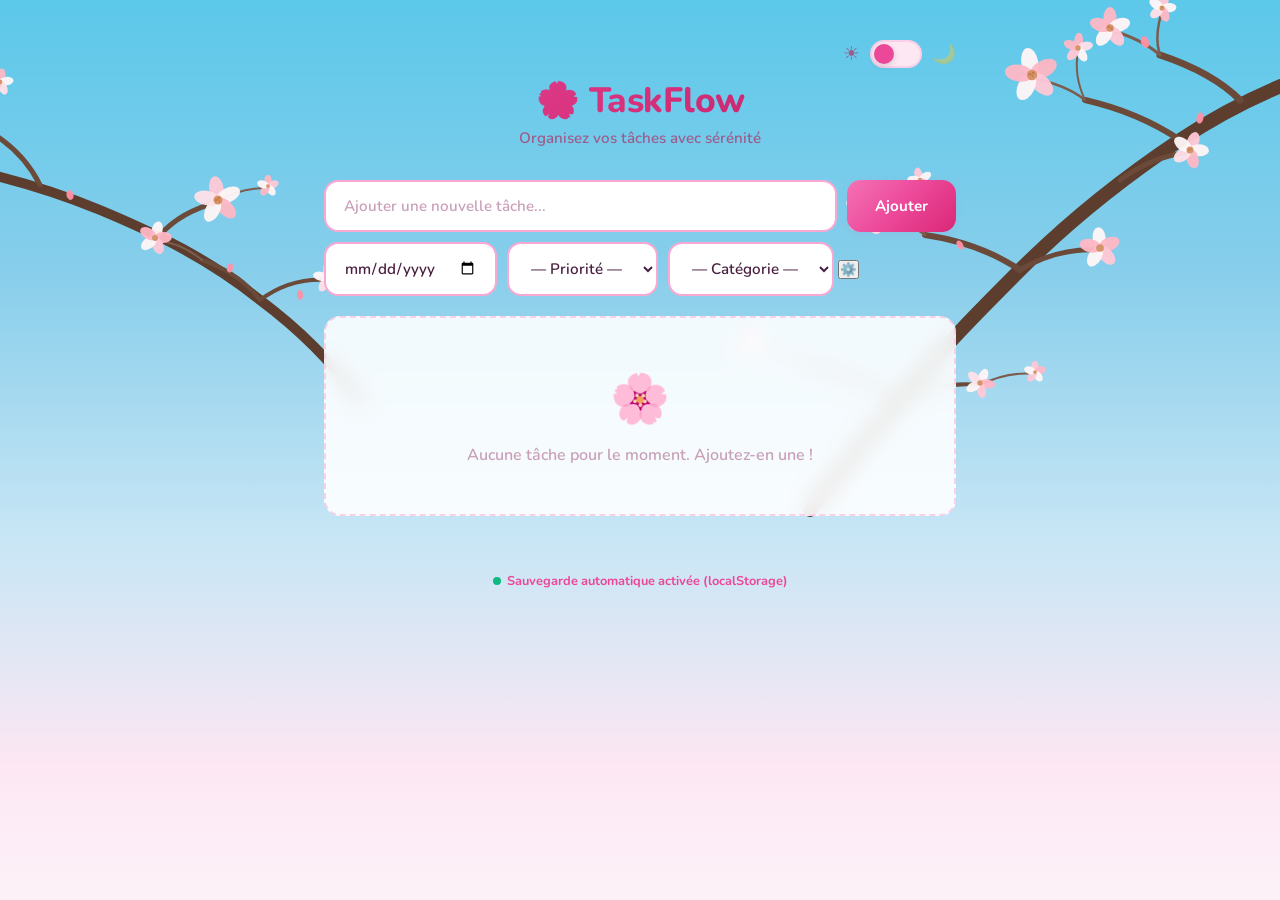
==== commit be964963: "sprint 3" ====
--- a/taskflow/index.html
+++ b/taskflow/index.html
@@ -360,21 +360,80 @@
             <p class="subtitle">Organisez vos tâches avec sérénité</p>
         </header>
 
-        <!-- Formulaire pour ajouter une tâche (US01 + US06 date limite) -->
+        <!-- Formulaire pour ajouter une tâche (US01 + US06 + US07 + US08) -->
         <form id="task-form">
-            <input 
-                type="text" 
-                id="task-input" 
-                placeholder="Ajouter une nouvelle tâche..." 
-                required
-            >
-            <input 
-                type="date" 
-                id="task-deadline" 
-                title="Date limite (optionnel)"
-            >
-            <button type="submit" id="add-btn">Ajouter</button>
+            <div class="form-row">
+                <input 
+                    type="text" 
+                    id="task-input" 
+                    placeholder="Ajouter une nouvelle tâche..." 
+                    required
+                >
+                <button type="submit" id="add-btn">Ajouter</button>
+            </div>
+            <div class="form-row form-options">
+                <input 
+                    type="date" 
+                    id="task-deadline" 
+                    title="Date limite (optionnel)"
+                >
+                <!-- US07 : Priorité -->
+                <select id="task-priority" title="Priorité">
+                    <option value="">— Priorité —</option>
+                    <option value="haute">🔴 Haute</option>
+                    <option value="moyenne">🟠 Moyenne</option>
+                    <option value="basse">🟢 Basse</option>
+                </select>
+                <!-- US08 : Catégorie (peuplé dynamiquement par JS) -->
+                <div class="category-select-wrapper">
+                    <select id="task-category" title="Catégorie">
+                        <option value="">— Catégorie —</option>
+                    </select>
+                    <button type="button" class="btn-manage-categories" id="btn-manage-categories" title="Gérer les catégories">⚙️</button>
+                </div>
+            </div>
         </form>
+
+        <!-- Barre de recherche et filtres (US09, US10, US11, US12) -->
+        <div class="toolbar" id="toolbar" style="display: none;">
+            <!-- US10 : Recherche -->
+            <div class="toolbar-row">
+                <div class="search-box">
+                    <span class="search-icon">🔍</span>
+                    <input 
+                        type="text" 
+                        id="search-input" 
+                        placeholder="Rechercher une tâche..."
+                    >
+                </div>
+            </div>
+            <div class="toolbar-row toolbar-filters">
+                <!-- US11 / US12 : Filtrage par statut -->
+                <select id="filter-status" title="Filtrer par statut">
+                    <option value="toutes">📋 Toutes</option>
+                    <option value="en-cours">⏳ Non terminées</option>
+                    <option value="terminees">✅ Terminées</option>
+                </select>
+                <!-- Filtre par priorité -->
+                <select id="filter-priority" title="Filtrer par priorité">
+                    <option value="">Toutes priorités</option>
+                    <option value="haute">🔴 Haute</option>
+                    <option value="moyenne">🟠 Moyenne</option>
+                    <option value="basse">🟢 Basse</option>
+                </select>
+                <!-- Filtre par catégorie (peuplé dynamiquement par JS) -->
+                <select id="filter-category" title="Filtrer par catégorie">
+                    <option value="">Toutes catégories</option>
+                </select>
+                <!-- US09 : Tri par date -->
+                <select id="sort-order" title="Trier">
+                    <option value="creation">🕐 Par création</option>
+                    <option value="date-asc">📅 Échéance ↑</option>
+                    <option value="date-desc">📅 Échéance ↓</option>
+                    <option value="priority">⚡ Par priorité</option>
+                </select>
+            </div>
+        </div>
 
         <!-- Section de progression (US15) -->
         <div class="progress-section" id="progress-section" style="display: none;">
@@ -413,6 +472,37 @@
         </div>
     </div>
 
+    <!-- Modale de gestion des catégories -->
+    <div class="modal-overlay" id="category-modal" style="display: none;">
+        <div class="modal">
+            <div class="modal-header">
+                <h2>🏷️ Gérer les catégories</h2>
+                <button class="modal-close" id="modal-close">&times;</button>
+            </div>
+            <div class="modal-body">
+                <!-- Formulaire d'ajout -->
+                <div class="category-add-form">
+                    <input 
+                        type="text" 
+                        id="new-category-name" 
+                        placeholder="Nom de la catégorie"
+                        maxlength="30"
+                    >
+                    <input 
+                        type="text" 
+                        id="new-category-emoji" 
+                        placeholder="Emoji (ex: 🎯)"
+                        maxlength="2"
+                        class="emoji-input"
+                    >
+                    <button type="button" id="btn-add-category" class="btn-add-category">+ Ajouter</button>
+                </div>
+                <!-- Liste des catégories existantes -->
+                <ul class="category-list" id="category-list"></ul>
+            </div>
+        </div>
+    </div>
+
     <!-- Toast notification -->
     <div class="toast" id="toast"></div>
 
--- a/taskflow/css/style.css
+++ b/taskflow/css/style.css
@@ -571,12 +571,24 @@
 /* ===== FORMULAIRE AJOUT DE TÂCHE ===== */
 #task-form {
     display: flex;
+    flex-direction: column;
     gap: 10px;
     margin-bottom: 12px;
 }
 
+.form-row {
+    display: flex;
+    gap: 10px;
+}
+
+.form-options {
+    flex-wrap: wrap;
+}
+
 #task-input,
-#task-deadline {
+#task-deadline,
+#task-priority,
+#task-category {
     flex: 1;
     padding: 14px 18px;
     border: 2px solid var(--border-input);
@@ -591,7 +603,9 @@
 }
 
 #task-input:focus,
-#task-deadline:focus {
+#task-deadline:focus,
+#task-priority:focus,
+#task-category:focus {
     border-color: var(--sakura-500);
     background: var(--bg-input-focus);
     box-shadow: var(--shadow-glow);
@@ -602,7 +616,14 @@
 }
 
 #task-deadline {
-    flex: 0 0 180px;
+    flex: 0 0 170px;
+    cursor: pointer;
+}
+
+#task-priority,
+#task-category {
+    flex: 0 0 auto;
+    min-width: 150px;
     cursor: pointer;
 }
 
@@ -1075,6 +1096,202 @@
     50% { opacity: 0.5; transform: scale(0.8); }
 }
 
+/* ===== TOOLBAR : RECHERCHE, FILTRES, TRI (US09-US12) ===== */
+.toolbar {
+    background: var(--bg-container);
+    border-radius: 16px;
+    padding: 16px 20px;
+    margin-bottom: 20px;
+    box-shadow: var(--shadow-sm);
+    backdrop-filter: blur(10px);
+    border: 1px solid var(--border-color);
+    transition: all var(--transition-speed) ease;
+    display: flex;
+    flex-direction: column;
+    gap: 12px;
+}
+
+.toolbar-row {
+    display: flex;
+    gap: 10px;
+    align-items: center;
+}
+
+.toolbar-filters {
+    flex-wrap: wrap;
+}
+
+/* Barre de recherche (US10) */
+.search-box {
+    flex: 1;
+    position: relative;
+    display: flex;
+    align-items: center;
+}
+
+.search-box .search-icon {
+    position: absolute;
+    left: 14px;
+    font-size: 1rem;
+    pointer-events: none;
+    z-index: 1;
+}
+
+#search-input {
+    width: 100%;
+    padding: 12px 18px 12px 40px;
+    border: 2px solid var(--border-input);
+    border-radius: 12px;
+    background: var(--bg-input);
+    color: var(--text-primary);
+    font-family: inherit;
+    font-size: 0.9rem;
+    font-weight: 600;
+    transition: all var(--transition-speed) ease;
+    outline: none;
+}
+
+#search-input:focus {
+    border-color: var(--sakura-500);
+    background: var(--bg-input-focus);
+    box-shadow: var(--shadow-glow);
+}
+
+#search-input::placeholder {
+    color: var(--text-muted);
+}
+
+/* Selects de filtre / tri */
+#filter-status,
+#filter-priority,
+#filter-category,
+#sort-order {
+    padding: 10px 14px;
+    border: 2px solid var(--border-input);
+    border-radius: 12px;
+    background: var(--bg-input);
+    color: var(--text-primary);
+    font-family: inherit;
+    font-size: 0.85rem;
+    font-weight: 600;
+    cursor: pointer;
+    transition: all var(--transition-speed) ease;
+    outline: none;
+    flex: 1;
+    min-width: 130px;
+}
+
+#filter-status:focus,
+#filter-priority:focus,
+#filter-category:focus,
+#sort-order:focus {
+    border-color: var(--sakura-500);
+    box-shadow: var(--shadow-glow);
+}
+
+/* ===== CONTENU DE TÂCHE (texte + badges) ===== */
+.task-content {
+    flex: 1;
+    display: flex;
+    flex-direction: column;
+    gap: 6px;
+    min-width: 0;
+}
+
+/* ===== BADGES (priorité, catégorie, deadline) ===== */
+.task-badges {
+    display: flex;
+    flex-wrap: wrap;
+    gap: 6px;
+    align-items: center;
+}
+
+.badge {
+    font-size: 0.72rem;
+    font-weight: 700;
+    padding: 3px 10px;
+    border-radius: 20px;
+    white-space: nowrap;
+}
+
+/* Badge priorité */
+.badge-priority-haute {
+    background: rgba(239, 68, 68, 0.15);
+    color: #dc2626;
+    border: 1px solid rgba(239, 68, 68, 0.3);
+}
+
+.badge-priority-moyenne {
+    background: rgba(245, 158, 11, 0.15);
+    color: #d97706;
+    border: 1px solid rgba(245, 158, 11, 0.3);
+}
+
+.badge-priority-basse {
+    background: rgba(16, 185, 129, 0.15);
+    color: #059669;
+    border: 1px solid rgba(16, 185, 129, 0.3);
+}
+
+/* Badge catégorie */
+.badge-category {
+    background: rgba(139, 92, 246, 0.12);
+    color: var(--text-secondary);
+    border: 1px solid rgba(139, 92, 246, 0.25);
+}
+
+/* Dark mode badges */
+[data-theme="dark"] .badge-priority-haute {
+    background: rgba(239, 68, 68, 0.25);
+    color: #fca5a5;
+    border-color: rgba(239, 68, 68, 0.4);
+}
+
+[data-theme="dark"] .badge-priority-moyenne {
+    background: rgba(245, 158, 11, 0.25);
+    color: #fcd34d;
+    border-color: rgba(245, 158, 11, 0.4);
+}
+
+[data-theme="dark"] .badge-priority-basse {
+    background: rgba(16, 185, 129, 0.25);
+    color: #6ee7b7;
+    border-color: rgba(16, 185, 129, 0.4);
+}
+
+[data-theme="dark"] .badge-category {
+    background: rgba(139, 92, 246, 0.25);
+    color: #c4b5fd;
+    border-color: rgba(139, 92, 246, 0.4);
+}
+
+/* Indicateur visuel de priorité sur la carte */
+.task-item.priority-haute {
+    border-left: 4px solid #ef4444;
+}
+
+.task-item.priority-moyenne {
+    border-left: 4px solid #f59e0b;
+}
+
+.task-item.priority-basse {
+    border-left: 4px solid #10b981;
+}
+
+/* Message aucun résultat */
+.no-result-message {
+    text-align: center;
+    color: var(--text-muted);
+    font-size: 0.95rem;
+    font-weight: 600;
+    padding: 32px 24px;
+    background: var(--bg-container);
+    border-radius: 14px;
+    backdrop-filter: blur(10px);
+    border: 2px dashed var(--border-color);
+    list-style: none;
+}
+
 /* ===== RESPONSIVE ===== */
 @media (max-width: 600px) {
     .container {
@@ -1085,12 +1302,30 @@
         font-size: 1.6rem;
     }
 
-    #task-form {
+    .form-row {
         flex-direction: column;
     }
 
-    #task-deadline {
+    #task-deadline,
+    #task-priority,
+    #task-category {
         flex: 1;
+    }
+
+    .toolbar-row {
+        flex-direction: column;
+    }
+
+    .toolbar-filters {
+        flex-direction: column;
+    }
+
+    #filter-status,
+    #filter-priority,
+    #filter-category,
+    #sort-order {
+        flex: 1;
+        width: 100%;
     }
 
     .task-item {
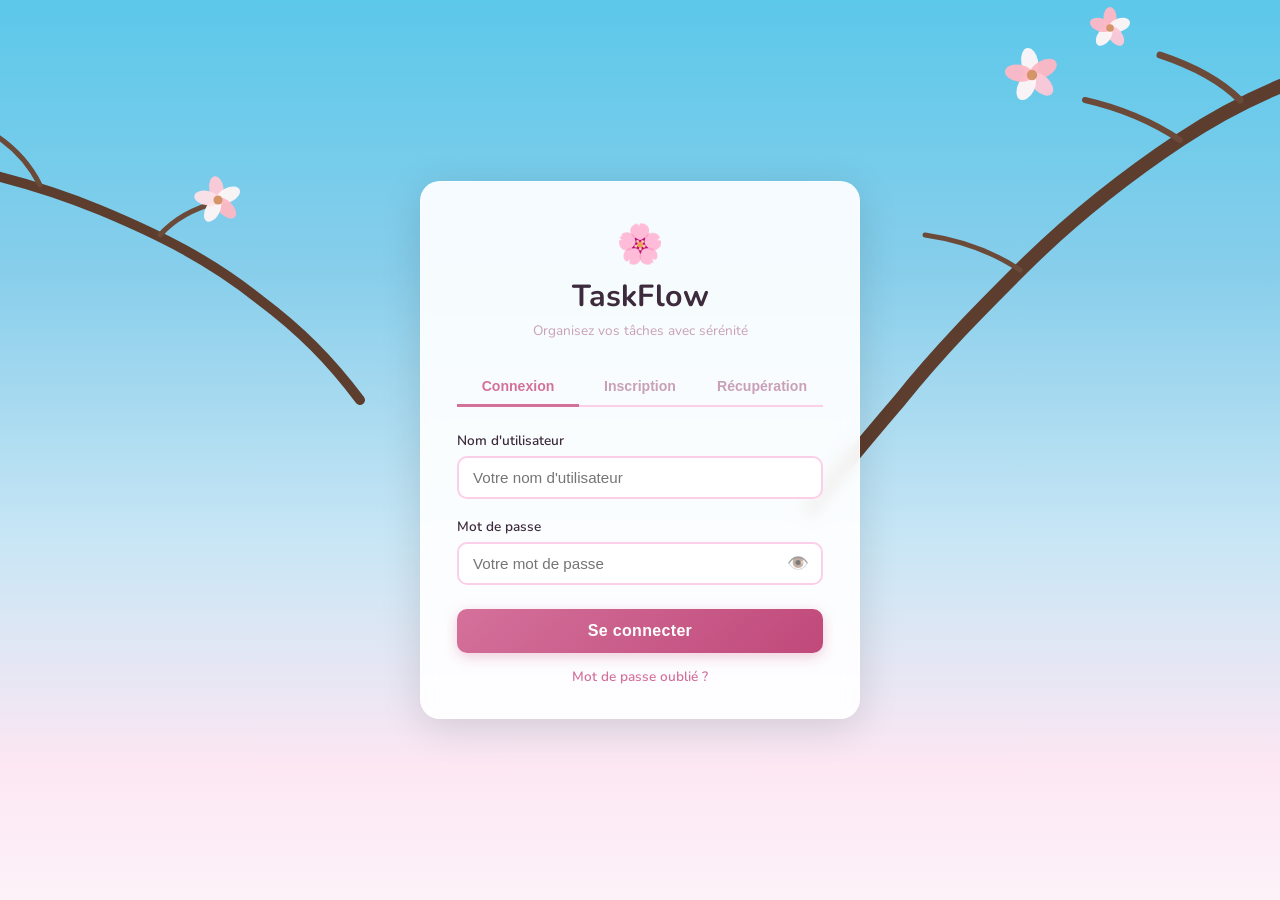
==== commit 43746089: "sprint 3" ====
--- a/taskflow/index.html
+++ b/taskflow/index.html
@@ -5,6 +5,7 @@
     <meta name="viewport" content="width=device-width, initial-scale=1.0">
     <title>TaskFlow - Ma To-Do Liste 🌸</title>
     <link rel="stylesheet" href="css/style.css">
+    <link rel="stylesheet" href="css/auth.css">
 </head>
 <body>
 
@@ -506,6 +507,7 @@
     <!-- Toast notification -->
     <div class="toast" id="toast"></div>
 
+    <script src="js/auth.js"></script>
     <script src="js/app.js"></script>
 </body>
 </html>
--- a/taskflow/css/auth.css
+++ b/taskflow/css/auth.css
@@ -0,0 +1,362 @@
+/* ============================================================
+   🌸 TASKFLOW — auth.css
+   Styles pour auth.html et le bandeau d'authentification
+   Ne touche pas à style.css existant
+   ============================================================ */
+
+/* ===== PAGE AUTH CENTRÉE ===== */
+.auth-page {
+    min-height: 100vh;
+    display: flex;
+    align-items: center;
+    justify-content: center;
+    padding: 40px 16px;
+    position: relative;
+    z-index: 10;
+}
+
+/* ===== CARTE ===== */
+.auth-card {
+    width: 100%;
+    max-width: 440px;
+    background: var(--card-bg, rgba(255,255,255,0.92));
+    border-radius: 20px;
+    box-shadow: 0 8px 40px rgba(0,0,0,0.13);
+    padding: 36px 36px 32px;
+    backdrop-filter: blur(8px);
+    -webkit-backdrop-filter: blur(8px);
+    border: 1px solid var(--card-border, rgba(255,255,255,0.6));
+}
+
+[data-theme="dark"] .auth-card {
+    background: rgba(30, 20, 30, 0.93);
+    border-color: rgba(255,255,255,0.08);
+}
+
+/* ===== LOGO ===== */
+.auth-logo {
+    text-align: center;
+    margin-bottom: 28px;
+}
+
+.auth-logo-icon {
+    font-size: 2.4rem;
+    display: block;
+    margin-bottom: 4px;
+}
+
+.auth-logo-title {
+    font-size: 1.9rem;
+    font-weight: 700;
+    color: var(--text-color, #3d2b3d);
+    margin: 0;
+}
+
+.auth-logo-sub {
+    font-size: 0.85rem;
+    color: var(--text-muted, #9b7b9b);
+    margin: 4px 0 0;
+}
+
+/* ===== ONGLETS ===== */
+.auth-tabs {
+    display: flex;
+    border-bottom: 2px solid var(--border-color, #f0d0e0);
+    margin-bottom: 24px;
+    gap: 0;
+}
+
+.auth-tab {
+    flex: 1;
+    padding: 10px 8px;
+    background: none;
+    border: none;
+    border-bottom: 3px solid transparent;
+    margin-bottom: -2px;
+    cursor: pointer;
+    font-size: 0.88rem;
+    font-weight: 600;
+    color: var(--text-muted, #9b7b9b);
+    transition: color 0.2s, border-color 0.2s;
+    border-radius: 8px 8px 0 0;
+}
+
+.auth-tab:hover {
+    color: var(--accent, #d4719b);
+    background: rgba(212, 113, 155, 0.06);
+}
+
+.auth-tab.active {
+    color: var(--accent, #d4719b);
+    border-bottom-color: var(--accent, #d4719b);
+}
+
+/* ===== ALERTE ===== */
+.auth-alert {
+    padding: 10px 14px;
+    border-radius: 8px;
+    margin-bottom: 16px;
+    font-size: 0.88rem;
+    font-weight: 500;
+}
+
+.auth-alert.error {
+    background: rgba(220, 50, 80, 0.1);
+    color: #c0303d;
+    border: 1px solid rgba(220, 50, 80, 0.25);
+}
+
+.auth-alert.success {
+    background: rgba(60, 180, 100, 0.1);
+    color: #2a8a4a;
+    border: 1px solid rgba(60, 180, 100, 0.25);
+}
+
+[data-theme="dark"] .auth-alert.error {
+    color: #ff8080;
+    background: rgba(220, 50, 80, 0.15);
+}
+
+[data-theme="dark"] .auth-alert.success {
+    color: #80d4a0;
+    background: rgba(60, 180, 100, 0.15);
+}
+
+/* ===== CHAMPS ===== */
+.auth-field {
+    margin-bottom: 18px;
+}
+
+.auth-field label {
+    display: block;
+    font-size: 0.85rem;
+    font-weight: 600;
+    color: var(--text-color, #3d2b3d);
+    margin-bottom: 6px;
+}
+
+.auth-field input[type="text"],
+.auth-field input[type="password"] {
+    width: 100%;
+    padding: 11px 14px;
+    border: 2px solid var(--border-color, #f0d0e0);
+    border-radius: 10px;
+    font-size: 0.95rem;
+    color: var(--text-color, #3d2b3d);
+    background: var(--input-bg, #fff);
+    transition: border-color 0.2s, box-shadow 0.2s;
+    box-sizing: border-box;
+    outline: none;
+}
+
+.auth-field input:focus {
+    border-color: var(--accent, #d4719b);
+    box-shadow: 0 0 0 3px rgba(212,113,155,0.15);
+}
+
+.auth-field input.input-error {
+    border-color: #e74c3c;
+}
+
+.auth-hint {
+    display: block;
+    font-size: 0.78rem;
+    color: var(--text-muted, #9b7b9b);
+    margin-top: 4px;
+}
+
+/* ===== GROUPE INPUT + BOUTON ŒIL ===== */
+.auth-input-group {
+    position: relative;
+    display: flex;
+    align-items: center;
+}
+
+.auth-input-group input {
+    flex: 1;
+    padding-right: 44px !important;
+}
+
+.btn-toggle-pw {
+    position: absolute;
+    right: 10px;
+    background: none;
+    border: none;
+    cursor: pointer;
+    font-size: 1.1rem;
+    padding: 4px;
+    opacity: 0.6;
+    transition: opacity 0.2s;
+    line-height: 1;
+}
+
+.btn-toggle-pw:hover {
+    opacity: 1;
+}
+
+/* ===== INDICATEUR DE ROBUSTESSE ===== */
+.strength-bar {
+    height: 5px;
+    background: var(--border-color, #f0d0e0);
+    border-radius: 3px;
+    margin-top: 8px;
+    overflow: hidden;
+}
+
+.strength-fill {
+    height: 100%;
+    width: 0%;
+    border-radius: 3px;
+    transition: width 0.3s ease, background-color 0.3s ease;
+}
+
+.strength-label {
+    display: block;
+    font-size: 0.78rem;
+    font-weight: 600;
+    margin-top: 4px;
+    min-height: 16px;
+    transition: color 0.3s;
+}
+
+/* Couleurs selon la force */
+.strength-fill.weak   { background: #e74c3c; width: 25%; }
+.strength-fill.fair   { background: #e67e22; width: 50%; }
+.strength-fill.good   { background: #f1c40f; width: 75%; }
+.strength-fill.strong { background: #27ae60; width: 100%; }
+
+.strength-label.weak   { color: #e74c3c; }
+.strength-label.fair   { color: #e67e22; }
+.strength-label.good   { color: #d4a017; }
+.strength-label.strong { color: #27ae60; }
+
+/* ===== CRITÈRES DU MOT DE PASSE ===== */
+.strength-criteria {
+    list-style: none;
+    padding: 0;
+    margin: 8px 0 0;
+    font-size: 0.78rem;
+    color: var(--text-muted, #9b7b9b);
+}
+
+.strength-criteria li {
+    padding: 2px 0;
+    transition: color 0.2s;
+}
+
+.strength-criteria li.ok {
+    color: #27ae60;
+}
+
+.strength-criteria li.ok::first-letter {
+    /* On utilise le contenu JS pour changer ✗ → ✓ */
+}
+
+/* ===== BOUTON SUBMIT ===== */
+.auth-btn-submit {
+    width: 100%;
+    padding: 13px;
+    background: linear-gradient(135deg, var(--accent, #d4719b), #c0497a);
+    color: #fff;
+    border: none;
+    border-radius: 10px;
+    font-size: 1rem;
+    font-weight: 700;
+    cursor: pointer;
+    transition: transform 0.15s, box-shadow 0.2s, opacity 0.2s;
+    margin-top: 6px;
+    box-shadow: 0 4px 14px rgba(212, 113, 155, 0.35);
+    letter-spacing: 0.02em;
+}
+
+.auth-btn-submit:hover {
+    transform: translateY(-1px);
+    box-shadow: 0 6px 20px rgba(212, 113, 155, 0.45);
+}
+
+.auth-btn-submit:active {
+    transform: translateY(0);
+}
+
+.auth-btn-submit:disabled {
+    opacity: 0.6;
+    cursor: not-allowed;
+    transform: none;
+}
+
+/* ===== LIEN ===== */
+.auth-link-row {
+    text-align: center;
+    margin-top: 14px;
+    font-size: 0.85rem;
+}
+
+.auth-link {
+    color: var(--accent, #d4719b);
+    text-decoration: none;
+    font-weight: 600;
+}
+
+.auth-link:hover {
+    text-decoration: underline;
+}
+
+/* ===== DESCRIPTION PANEL ===== */
+.auth-panel-desc {
+    font-size: 0.88rem;
+    color: var(--text-muted, #9b7b9b);
+    margin-bottom: 18px;
+    line-height: 1.5;
+}
+
+.auth-panel-desc--success {
+    color: #2a8a4a;
+    background: rgba(60, 180, 100, 0.08);
+    border: 1px solid rgba(60,180,100,0.2);
+    padding: 10px 12px;
+    border-radius: 8px;
+}
+
+[data-theme="dark"] .auth-panel-desc--success {
+    color: #80d4a0;
+    background: rgba(60, 180, 100, 0.12);
+}
+
+/* ===== SPINNER ===== */
+.auth-btn-submit.loading::after {
+    content: ' ⏳';
+}
+
+/* ============================================================
+   BANDEAU D'AUTHENTIFICATION sur index.html
+   ============================================================ */
+
+.auth-bar {
+    display: flex;
+    align-items: center;
+    gap: 10px;
+    font-size: 0.85rem;
+}
+
+.auth-bar-username {
+    color: var(--text-muted, #9b7b9b);
+    font-weight: 500;
+}
+
+.btn-logout {
+    padding: 5px 12px;
+    background: none;
+    border: 1.5px solid var(--border-color, #f0d0e0);
+    border-radius: 20px;
+    color: var(--text-muted, #9b7b9b);
+    font-size: 0.8rem;
+    cursor: pointer;
+    transition: all 0.2s;
+    font-weight: 600;
+}
+
+.btn-logout:hover {
+    background: rgba(212,113,155,0.1);
+    color: var(--accent, #d4719b);
+    border-color: var(--accent, #d4719b);
+}
